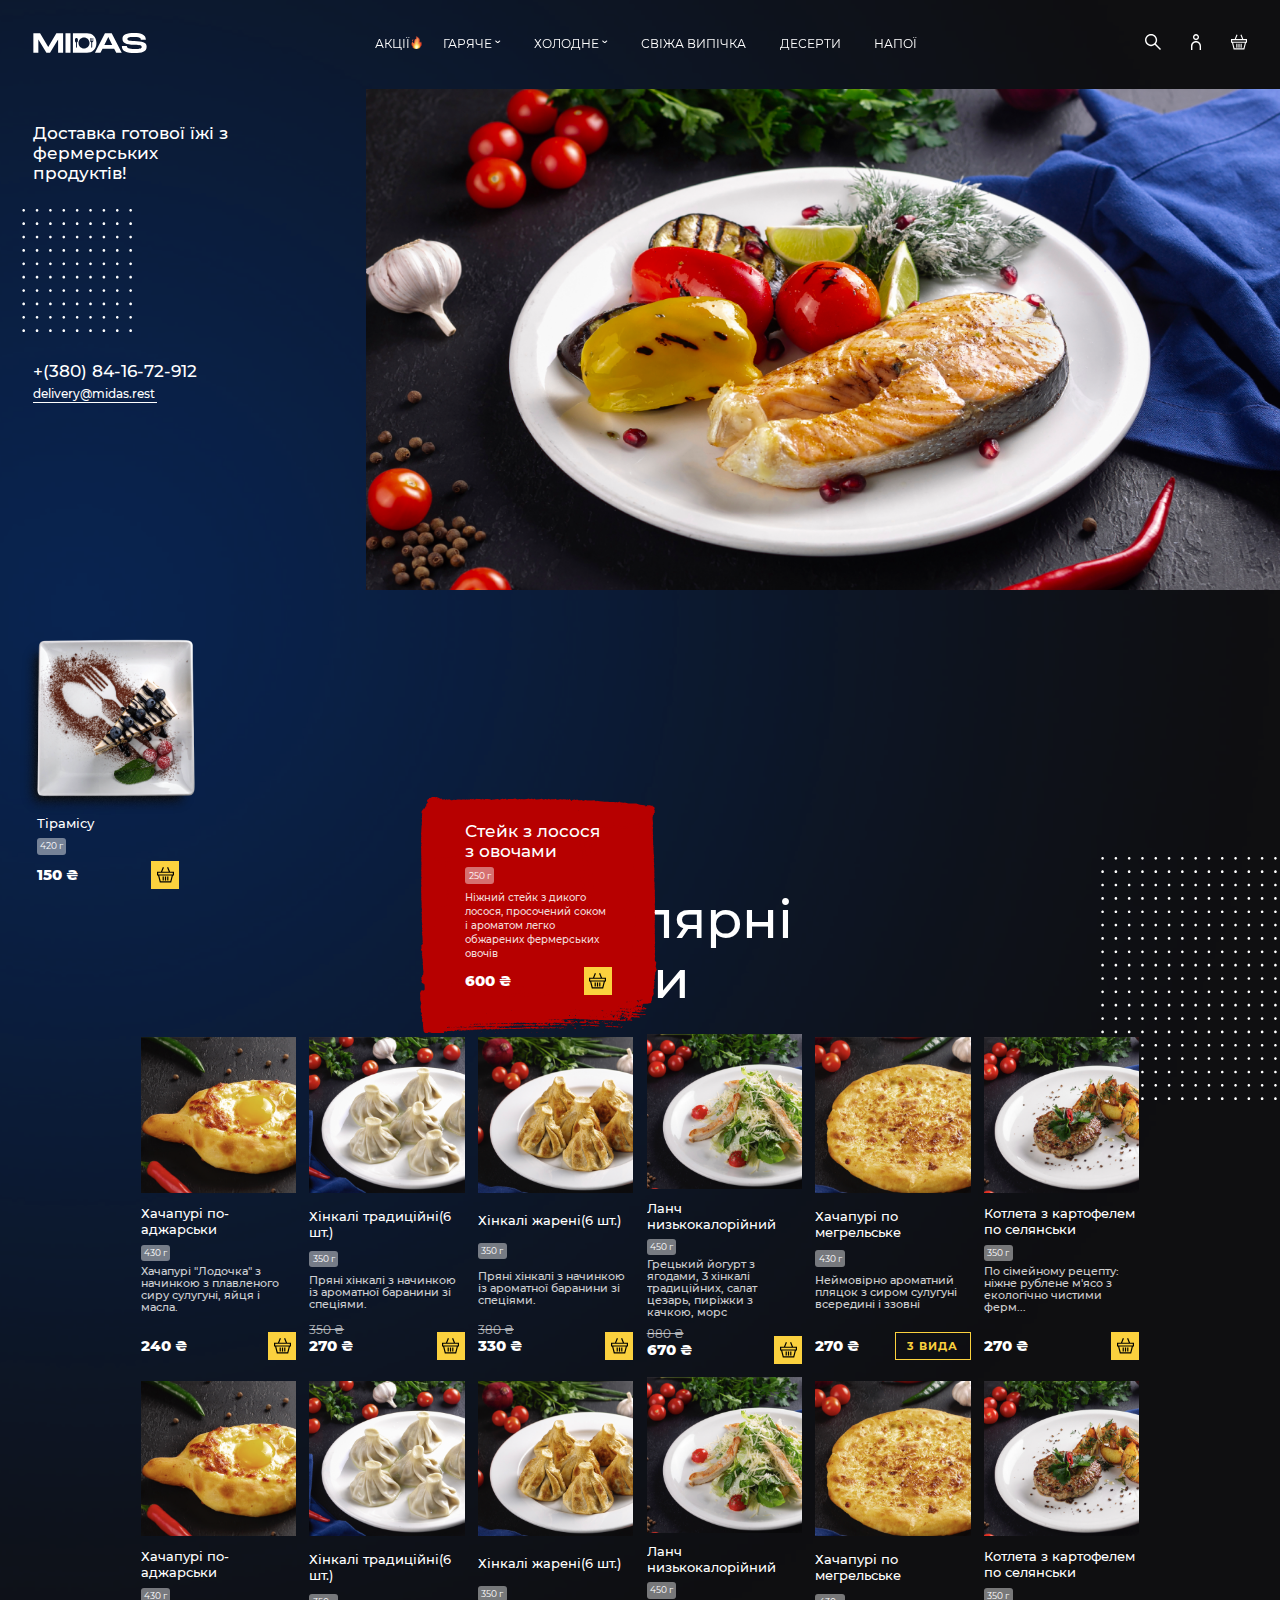
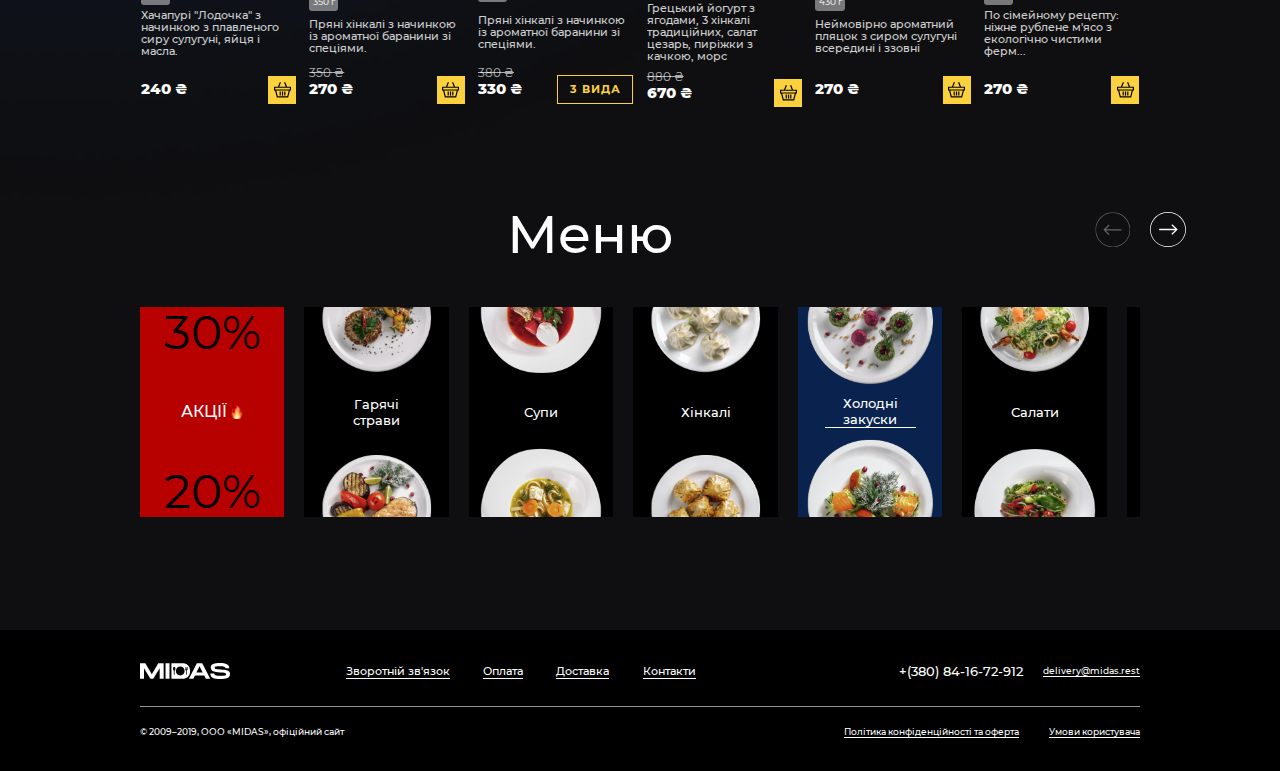
==== index.html @ c779f2e2 "first commit" ====
<!DOCTYPE html>
<html lang="en">
  <head>
    <meta charset="UTF-8" />
    <meta name="viewport" content="width=device-width, initial-scale=1.0" />
    <link rel="stylesheet" href="css/main.css" />
    <link rel="stylesheet" href="fonts/Montserrat/stylesheet.css" />
    <link rel="stylesheet" href="js/swiper-js/swiper-bundle.min.css" />
    <title>MIDAS</title>
  </head>
  <body>
    <img class="bg" src="./img/bg.png" alt="bg" />
    <header class="header">
      <div class="header__row">
        <div class="header__logo">
          <a href="#"><img src="./img/icons/Logo.svg" alt="logo" /></a>
        </div>
        <nav class="header__nav">
          <ul class="header__list">
            <li class="header__item"><a href="#" class="header__link fire">АКЦІЇ</a></li>
            <li class="header__item">
              <a href="./catalog-warm.html" class="header__link arrow">ГАРЯЧЕ</a>
              <div class="header__link-dropdown">
                <a href="./catalog-warm.html">Гарячі страви</a>
                <a href="./catalog-warm.html">Супи</a>
                <a href="./catalog-warm.html">Хінкалі</a>
              </div>
            </li>
            <li class="header__item">
              <a href="#" class="header__link arrow">ХОЛОДНЕ</a>
              <div class="header__link-dropdown">
                <a href="#">Холодні страви</a>
                <a href="#">Лаваші</a>
                <a href="#">Хінкалі</a>
              </div>
            </li>
            <li class="header__item"><a href="#" class="header__link">СВІЖА випічка</a></li>
            <li class="header__item"><a href="#" class="header__link">десерти</a></li>
            <li class="header__item"><a href="#" class="header__link">напої</a></li>
          </ul>
        </nav>
        <div class="header__utils">
          <div class="header__search">
            <a href="#" class="header__utils-link">
              <svg
                width="24"
                height="24"
                viewBox="0 0 24 24"
                fill="none"
                xmlns="http://www.w3.org/2000/svg"
              >
                <path
                  fill-rule="evenodd"
                  clip-rule="evenodd"
                  d="M9.10932 18.2186C14.1403 18.2186 18.2186 14.1402 18.2186 9.10931C18.2186 4.07838 14.1403 0 9.10932 0C4.07834 0 0 4.07838 0 9.10931C0 14.1402 4.07834 18.2186 9.10932 18.2186ZM9.10932 16.0752C12.9565 16.0752 16.0753 12.9565 16.0753 9.10931C16.0753 5.26212 12.9565 2.14337 9.10932 2.14337C5.26214 2.14337 2.14337 5.26212 2.14337 9.10931C2.14337 12.9565 5.26214 16.0752 9.10932 16.0752Z"
                  fill="white"
                />
                <path
                  d="M15.4475 13.9319L24 22.4844L22.4844 24L13.9319 15.4475L15.4475 13.9319Z"
                  fill="white"
                />
              </svg>
            </a>
          </div>
          <div class="header__user">
            <a href="#" class="header__utils-link">
              <svg
                width="15"
                height="24"
                viewBox="0 0 15 24"
                fill="none"
                xmlns="http://www.w3.org/2000/svg"
              >
                <path
                  d="M7.5 9.28132C4.98992 9.28132 2.93347 7.19149 2.93347 4.64066C2.96371 2.08983 4.98992 0 7.5 0C10.0101 0 12.0665 2.08983 12.0665 4.64066C12.0665 7.19149 10.0403 9.28132 7.5 9.28132ZM7.5 2.08983C6.10887 2.08983 4.98992 3.22695 4.98992 4.64066C4.98992 6.05437 6.10887 7.19149 7.5 7.19149C8.89113 7.19149 10.0101 6.05437 10.0101 4.64066C10.0101 3.22695 8.89113 2.08983 7.5 2.08983Z"
                  fill="white"
                />
                <path
                  d="M12.9738 24V18.2553C12.9738 15.182 10.5242 12.7234 7.53024 12.7234C4.50605 12.7234 2.08669 15.2128 2.08669 18.2553V24H0V18.2553C0 14.0449 3.35685 10.6336 7.5 10.6336C11.6431 10.6336 15 14.0449 15 18.2553V24H12.9738Z"
                  fill="white"
                />
              </svg>
            </a>
          </div>
          <div class="header__cart">
            <a href="#" class="header__utils-link">
              <svg
                width="27"
                height="25"
                viewBox="0 0 27 25"
                fill="none"
                xmlns="http://www.w3.org/2000/svg"
              >
                <path
                  d="M4.44457 25L1.6327 13.8197H0V7.50297H6.22844L9.2822 0L11.0358 0.682088L8.2542 7.53262H18.6853L15.9339 0.682088L17.6876 0L20.7413 7.50297H26.9698V13.8197H25.3371L22.5252 25H4.44457ZM21.0739 23.1613L23.4323 13.8493H3.56775L5.92609 23.1613H21.0739ZM25.0952 11.981V9.40095H1.90482V11.981H25.0952Z"
                  fill="white"
                />
                <path d="M14.4523 15.3914H12.5475V22.064H14.4523V15.3914Z" fill="white" />
                <path d="M18.0806 15.3914H16.1758V22.064H18.0806V15.3914Z" fill="white" />
                <path d="M10.8242 15.3914H8.91936V22.064H10.8242V15.3914Z" fill="white" />
              </svg>
            </a>
          </div>
        </div>
      </div>
    </header>
    <main class="main">
      <section class="info">
        <div class="container-right">
          <div class="info__content">
            <div class="info__content-text">
              <p class="content-text__text">Доставка готової їжі з фермерських продуктів!</p>
              <img src="./img/icons/dots-less.svg" alt="dost" />
              <div class="content-text__box">
                <a href="tel:+3808416729" class="content-text__tel">+(380) 84-16-72-912</a>
                <a href="mailto:delivery@midas.rest" class="content-text__gmail">
                  delivery@midas.rest
                </a>
              </div>
            </div>
            <div class="info__content-photo">
              <img src="./img/first-slide.png" alt="img" />
              <div class="info__content-order">
                <p class="content-order__title">Стейк з лосося з овочами</p>
                <p class="weight">250 г</p>
                <p class="content-order__descr">
                  Ніжний стейк з дикого лосося, просочений соком і ароматом легко обжарених
                  фермерських овочів
                </p>
                <div class="order__box">
                  <p class="order__price">600 ₴</p>
                  <button class="order__add"></button>
                </div>
              </div>
              <div class="dots-more__box">
                <img class="dots-more" src="./img/icons/dots-more.svg" alt="dots" />
              </div>
            </div>
          </div>
        </div>
      </section>
      <blockquote class="info_tiramisu-box">
        <div class="info_tiramisu">
          <img src="./img/tiramisu.png" alt="img" />
          <div class="tiramisu__inner">
            <p class="info_tiramisu-title">Тірамісу</p>
            <p class="weight">420 г</p>
            <div class="order__box">
              <p class="order__price">150 ₴</p>
              <button class="order__add"></button>
            </div>
          </div>
        </div>
      </blockquote>
      <section class="popular">
        <div class="container">
          <h2 class="popular__title">Популярні страви</h2>
          <div class="popular__content">
            <div class="popular__content-dish">
              <a href="#" class="content-dish_img">
                <span>Замовити</span>
                <img src="./img/hachapuri.png" alt="img" />
              </a>
              <p class="popular-dish__title">Хачапурі по-аджарськи</p>
              <p class="weight">430 г</p>
              <p class="popular__content-descr">
                Хачапурі "Лодочка" з начинкою з плавленого сиру сулугуні, яйця і масла.
              </p>
              <div class="order__box">
                <p class="order__price">240 ₴</p>
                <button class="order__add"></button>
              </div>
            </div>
            <div class="popular__content-dish">
              <a href="#" class="content-dish_img">
                <span>Замовити</span>
                <img src="./img/hincali.png" alt="img" />
              </a>
              <p class="popular-dish__title">Хінкалі традиційні(6 шт.)</p>
              <p class="weight">350 г</p>
              <p class="popular__content-descr">
                Пряні хінкалі з начинкою із ароматної баранини зі спеціями.
              </p>
              <div class="order__box">
                <p class="old__price">350 ₴</p>
                <p class="order__price">270 ₴</p>
                <button class="order__add"></button>
              </div>
            </div>
            <div class="popular__content-dish">
              <a href="#" class="content-dish_img">
                <span>Замовити</span>
                <img src="./img/hincali-frid.png" alt="img" />
              </a>
              <p class="popular-dish__title">Хінкалі жарені(6 шт.)</p>
              <p class="weight">350 г</p>
              <p class="popular__content-descr">
                Пряні хінкалі з начинкою із ароматної баранини зі спеціями.
              </p>
              <div class="order__box">
                <p class="old__price">380 ₴</p>
                <p class="order__price">330 ₴</p>
                <button class="order__add"></button>
              </div>
            </div>
            <div class="popular__content-dish">
              <a href="#" class="content-dish_img">
                <span>Замовити</span>
                <img src="./img/lanch.png" alt="img" />
              </a>
              <p class="popular-dish__title">Ланч низькокалорійний</p>
              <p class="weight">450 г</p>
              <p class="popular__content-descr">
                Грецький йогурт з ягодами, 3 хінкалі традиційних, салат цезарь, пиріжки з качкою,
                морс
              </p>
              <div class="order__box">
                <p class="old__price">880 ₴</p>
                <p class="order__price">670 ₴</p>
                <button class="order__add"></button>
              </div>
            </div>
            <div class="popular__content-dish">
              <a href="#" class="content-dish_img">
                <span>Замовити</span>
                <img src="./img/hachapuri-megrelske.png" alt="img" />
              </a>
              <p class="popular-dish__title">Хачапурі по мегрельське</p>
              <p class="weight">430 г</p>
              <p class="popular__content-descr">
                Неймовірно ароматний пляцок з сиром сулугуні всередині і ззовні
              </p>
              <div class="order__box">
                <p class="order__price">270 ₴</p>
                <button class="more-types">3 вида</button>
              </div>
            </div>
            <div class="popular__content-dish">
              <a href="#" class="content-dish_img">
                <span>Замовити</span>
                <img src="./img/kotleta-potato.png" alt="img" />
              </a>
              <p class="popular-dish__title">Котлета з картофелем по селянськи</p>
              <p class="weight">350 г</p>
              <p class="popular__content-descr">
                По сімейному рецепту: ніжне рублене м'ясо з екологічно чистими ферм...
              </p>
              <div class="order__box">
                <p class="order__price">270 ₴</p>
                <button class="order__add"></button>
              </div>
            </div>
            <div class="popular__content-dish">
              <a href="#" class="content-dish_img">
                <span>Замовити</span>
                <img src="./img/hachapuri.png" alt="img" />
              </a>
              <p class="popular-dish__title">Хачапурі по-аджарськи</p>
              <p class="weight">430 г</p>
              <p class="popular__content-descr">
                Хачапурі "Лодочка" з начинкою з плавленого сиру сулугуні, яйця і масла.
              </p>
              <div class="order__box">
                <p class="order__price">240 ₴</p>
                <button class="order__add"></button>
              </div>
            </div>
            <div class="popular__content-dish">
              <a href="#" class="content-dish_img">
                <span>Замовити</span>
                <img src="./img/hincali.png" alt="img" />
              </a>
              <p class="popular-dish__title">Хінкалі традиційні(6 шт.)</p>
              <p class="weight">350 г</p>
              <p class="popular__content-descr">
                Пряні хінкалі з начинкою із ароматної баранини зі спеціями.
              </p>
              <div class="order__box">
                <p class="old__price">350 ₴</p>
                <p class="order__price">270 ₴</p>
                <button class="order__add"></button>
              </div>
            </div>
            <div class="popular__content-dish">
              <a href="#" class="content-dish_img">
                <span>Замовити</span>
                <img src="./img/hincali-frid.png" alt="img" />
              </a>
              <p class="popular-dish__title">Хінкалі жарені(6 шт.)</p>
              <p class="weight">350 г</p>
              <p class="popular__content-descr">
                Пряні хінкалі з начинкою із ароматної баранини зі спеціями.
              </p>
              <div class="order__box">
                <p class="old__price">380 ₴</p>
                <p class="order__price">330 ₴</p>
                <button class="more-types">3 вида</button>
              </div>
            </div>
            <div class="popular__content-dish">
              <a href="#" class="content-dish_img">
                <span>Замовити</span>
                <img src="./img/lanch.png" alt="img" />
              </a>
              <p class="popular-dish__title">Ланч низькокалорійний</p>
              <p class="weight">450 г</p>
              <p class="popular__content-descr">
                Грецький йогурт з ягодами, 3 хінкалі традиційних, салат цезарь, пиріжки з качкою,
                морс
              </p>
              <div class="order__box">
                <p class="old__price">880 ₴</p>
                <p class="order__price">670 ₴</p>
                <button class="order__add"></button>
              </div>
            </div>
            <div class="popular__content-dish">
              <a href="#" class="content-dish_img">
                <span>Замовити</span>
                <img src="./img/hachapuri-megrelske.png" alt="img" />
              </a>
              <p class="popular-dish__title">Хачапурі по мегрельське</p>
              <p class="weight">430 г</p>
              <p class="popular__content-descr">
                Неймовірно ароматний пляцок з сиром сулугуні всередині і ззовні
              </p>
              <div class="order__box">
                <p class="order__price">270 ₴</p>
                <button class="order__add"></button>
              </div>
            </div>
            <div class="popular__content-dish">
              <a href="#" class="content-dish_img">
                <span>Замовити</span>
                <img src="./img/kotleta-potato.png" alt="img" />
              </a>
              <p class="popular-dish__title">Котлета з картофелем по селянськи</p>
              <p class="weight">350 г</p>
              <p class="popular__content-descr">
                По сімейному рецепту: ніжне рублене м'ясо з екологічно чистими ферм...
              </p>
              <div class="order__box">
                <p class="order__price">270 ₴</p>
                <button class="order__add"></button>
              </div>
            </div>
          </div>
        </div>
      </section>
      <section class="menu">
        <div class="container">
          <div class="menu__content">
            <div class="menu__content-box">
              <div class="menu__title">Меню</div>
              <div class="menu__btn">
                <div class="swiper-button-prev">
                  <img src="./img/icons/slider-next.svg" alt="prev" />
                </div>
                <div class="swiper-button-next">
                  <img src="./img/icons/slider-next.svg" alt="next" />
                </div>
              </div>
            </div>
            <div class="menu__content-swiper">
              <div class="swiper">
                <!-- Additional required wrapper -->
                <div class="swiper-wrapper">
                  <!-- Slides -->
                  <div class="swiper-slide">
                    <div class="menu__discount">
                      <a href="#" class="menu__more-info">Більше іншормації</a>
                      <p class="menu__discount-number">30%</p>
                      <p class="menu__discount-text">АКЦІЇ</p>
                      <p class="menu__discount-number">20%</p>
                    </div>
                  </div>
                  <div class="swiper-slide">
                    <div class="menu__discount warm">
                      <a href="#" class="menu__more-info">Більше іншормації</a>
                      <p class="menu__text">Гарячі страви</p>
                    </div>
                  </div>
                  <div class="swiper-slide">
                    <div class="menu__discount soap">
                      <a href="#" class="menu__more-info">Більше іншормації</a>
                      <p class="menu__text">Супи</p>
                    </div>
                  </div>
                  <div class="swiper-slide">
                    <div class="menu__discount hinc">
                      <a href="#" class="menu__more-info">Більше іншормації</a>
                      <p class="menu__text">Хінкалі</p>
                    </div>
                  </div>
                  <div class="swiper-slide">
                    <div class="menu__discount cold">
                      <a href="#" class="menu__more-info">Більше іншормації</a>
                      <p class="menu__text cold">Холодні закуски</p>
                    </div>
                  </div>
                  <div class="swiper-slide">
                    <div class="menu__discount salat">
                      <a href="#" class="menu__more-info">Більше іншормації</a>
                      <p class="menu__text">Салати</p>
                    </div>
                  </div>
                  <div class="swiper-slide">
                    <div class="menu__discount hinc">
                      <a href="#" class="menu__more-info">Більше іншормації</a>
                      <p class="menu__text">Хінкалі</p>
                    </div>
                  </div>
                  <div class="swiper-slide">
                    <div class="menu__discount cold">
                      <a href="#" class="menu__more-info">Більше іншормації</a>
                      <p class="menu__text cold">Холодні закуски</p>
                    </div>
                  </div>
                  <div class="swiper-slide">
                    <div class="menu__discount salat">
                      <a href="#" class="menu__more-info">Більше іншормації</a>
                      <p class="menu__text">Салати</p>
                    </div>
                  </div>
                  <div class="swiper-slide">
                    <div class="menu__discount">
                      <a href="#" class="menu__more-info">Більше іншормації</a>
                      <p class="menu__discount-number">30%</p>
                      <p class="menu__discount-text">АКЦІЇ</p>
                      <p class="menu__discount-number">20%</p>
                    </div>
                  </div>
                </div>
              </div>
            </div>
          </div>
        </div>
      </section>
    </main>
    <footer class="footer">
      <div class="container">
        <div class="footer__row">
          <div class="footer__logo">
            <img src="./img/icons/Logo.svg" alt="logo" />
          </div>
          <div class="footer__inner">
            <nav class="footer__menu">
              <ul class="footer__list">
                <li class="footer__item"><a href="#" class="footer__link">Зворотній зв'язок</a></li>
                <li class="footer__item"><a href="#" class="footer__link">Оплата</a></li>
                <li class="footer__item"><a href="#" class="footer__link">Доставка</a></li>
                <li class="footer__item"><a href="#" class="footer__link">Контакти</a></li>
              </ul>
            </nav>
            <div class="footer__row-box">
              <a href="tel:+3808416729" class="footer__row-tel">+(380) 84-16-72-912</a>
              <a href="mailto:delivery@midas.rest" class="footer__row-gmail">
                delivery@midas.rest
              </a>
            </div>
          </div>
        </div>
        <div class="footer__policy">
          <p class="footer__privacy">© 2009–2019, ООО «MIDAS», офіційний сайт</p>
          <div class="footer__policy-box">
            <a href="#" class="footer__policy-policy">Політика конфіденційності та оферта</a>
            <a href="#" class="footer__policy-user">Умови користувача</a>
          </div>
        </div>
      </div>
    </footer>
    <script src="js/swiper-js/swiper-bundle.min.js"></script>
    <script src="./js/main.js" type="module"></script>
  </body>
</html>
---- css/main.css ----
/* #region reset */
html {
  font-size: 1.5625vw;
}
@media screen and (min-width: 968px) {
  html {
    font-size: 0.521vw;
  }
}

* {
  padding: 0px;
  margin: 0px;
  border: none;
}

*,
*::before,
*::after {
  box-sizing: border-box;
}

/* Links */
a,
a:link,
a:visited {
  text-decoration: none;
}

a:hover {
  text-decoration: none;
}

/* Common */
aside,
nav,
footer,
header,
section,
main {
  display: block;
}

h1,
h2,
h3,
h4,
h5,
h6,
p {
  font-size: inherit;
  font-weight: inherit;
}

ul,
ul li {
  list-style: none;
}

img {
  vertical-align: top;
}

img,
svg {
  max-width: 100%;
  height: auto;
}

address {
  font-style: normal;
}

/* Form */
input,
textarea,
button,
select {
  font-family: inherit;
  font-size: inherit;
  color: inherit;
  background-color: transparent;
}

input::-ms-clear {
  display: none;
}

button,
input[type="submit"] {
  display: inline-block;
  box-shadow: none;
  background-color: transparent;
  background: none;
  cursor: pointer;
}

input:focus,
input:active,
button:focus,
button:active {
  outline: none;
}

button::-moz-focus-inner {
  padding: 0;
  border: 0;
}

label {
  cursor: pointer;
}

legend {
  display: block;
}

body {
  background-color: #0f0f11;
  font-family: "Montserrat";
  color: #fff;
  overflow-x: hidden;
}

/* #endregion */
/* #region header */
header {
  padding: 5rem 5rem;
  position: fixed;
  top: 0;
  right: 0;
  left: 0;
  transition: all 0.3s ease 0s;
  z-index: 10;
}

.header.scroll {
  background-color: #000000;
  padding: 2rem 5rem;
  transition: all 0.3s ease 0s;
  z-index: 100;
}
.header__row {
  display: flex;
  align-items: center;
  justify-content: space-between;
}
.header__logo img {
  width: 17rem;
  height: 3rem;
}
.header__list {
  display: flex;
  gap: 5rem;
  align-items: center;
}
.header__link {
  font-size: 1.8rem;
  transition: all 0.3s ease 0s;
  color: #fff;
  text-transform: uppercase;
}
.header__link:hover {
  color: #fbd13e;
}
.header__link.fire {
  position: relative;
}
.header__link.fire::after {
  content: "";
  position: absolute;
  width: 2rem;
  height: 2rem;
  background-image: url("./../img/icons/fire.svg");
  background-size: cover;
}
.header__link-dropdown {
  position: absolute;
  background-color: #000;
  padding: 2rem;
  display: none;
}
.header__link.arrow {
  display: flex;
  align-items: center;
  gap: 0.4rem;
}
.header__link.arrow::after {
  content: "";
  display: block;
  width: 0.9rem;
  height: 0.5rem;
  background-image: url("./../img/icons/arrow-menu.svg");
  background-size: cover;
  transition: all 0.3s ease 0s;
  transform: translateY(-50%);
}

.header__item:hover .header__link.arrow::after {
  background-image: url("./../img/icons/arrow-menu-hover.svg");
  transform: translateY(-50%) rotate(180deg);
}
.header__item:hover .header__link-dropdown {
  display: flex;
  flex-direction: column;
  gap: 2rem;
  z-index: 1000;
}
.header__link-dropdown a {
  font-size: 1.7rem;
  font-weight: 500;
  line-height: 2rem;
  color: #fff;
  transition: all 0.3s ease 0s;
}
.header__link-dropdown a:hover {
  color: #fbd13e;
}
.header__utils {
  display: flex;
  gap: 4rem;
  align-items: center;
}
.header__utils-link svg {
  width: 2.4rem;
  height: 2.4rem;
}
.header__utils-link:hover svg {
  transition: all 0.3s ease 0s;
  scale: 1.2;
  path {
    fill: #fbd13e;
  }
}
/* #endregion */
/* #region scrollbar */
::-webkit-scrollbar {
  width: 0.5rem;
}

/* Track */
::-webkit-scrollbar-track {
  background: #2d2d2d;
}

/* Handle */
::-webkit-scrollbar-thumb {
  background: #0b0b0b;
}

/* Handle on hover */
::-webkit-scrollbar-thumb:hover {
  background: #555;
}
/* #endregion */
/* #region info */
.info {
  margin-top: 13.4rem;
}
.info__content {
  display: flex;
  gap: 6.8rem;
}
.content-text__text {
  margin-top: 5rem;
  max-width: 32.1rem;
  font-size: 2.5rem;
  font-weight: 500;
  line-height: 3rem;
}
.info__content-text {
  display: flex;
  flex-direction: column;
  gap: 26.7rem;
  position: relative;
}
.info__content-text img {
  position: absolute;
  top: 18rem;
  right: 16rem;
  width: 18.4rem;
  height: 18.4rem;
}
.content-text__box {
  display: flex;
  flex-direction: column;
  gap: 1rem;
}
.content-text__tel {
  font-size: 2.5rem;
  font-weight: 500;
  line-height: 3rem;
  color: #fff;
  transition: all 0.3s ease 0s;
}
.content-text__gmail {
  font-size: 1.8rem;
  font-weight: 500;
  line-height: 2.2rem;
  color: #fff;
  border-bottom: 1px solid #fff;
  max-width: 18.6rem;
  transition: all 0.3s ease 0s;
}
.content-text__box a:hover {
  color: #fbd13e;
}
.container-right {
  padding-left: 5rem;
}

.info__content-photo img {
  width: 137rem;
  height: 75rem;
  position: absolute;
  right: 0;
}
.bg {
  position: absolute;
  top: 0;
  z-index: -2;
}
.info__content-order {
  position: absolute;
  background-image: url("./../img/icons/optional-bg.svg");
  padding: 3.6rem 6.8rem;
  background-repeat: no-repeat;
  background-size: cover;
  width: 35.5rem;
  height: 35.5rem;
  display: flex;
  flex-direction: column;
  gap: 1rem;
  position: absolute;
  left: 63rem;
  bottom: -20rem;
}
.order__box {
  display: flex;
  justify-content: space-between;
  align-items: center;
}
.order__add {
  background-image: url("./../img/icons/shoping-cart-black.svg");
  background-position: center;
  background-size: 2.5rem;
  background-repeat: no-repeat;
  width: 4.2rem;
  height: 4.2rem;
  background-color: #fbd13e;
  transition: all 0.3s ease 0s;
}
.order__add:hover {
  background-color: #a7881a;
}
.content-order__title {
  font-size: 2.5rem;
  font-weight: 500;
  line-height: 3rem;
}
.weight {
  font-size: 1.3rem;
  line-height: 1.5rem;
  background-color: #ffffff70;
  border-radius: 3px;
  padding: 0.5rem;
  max-width: fit-content;
}
.content-order__descr {
  font-size: 1.5rem;
  font-weight: 500;
  line-height: 2.1rem;
  color: #ffffffde;
}
.order__price {
  font-size: 2.3rem;
  line-height: 2.8rem;
  font-weight: 800;
}

.dots-more__box img {
  position: absolute;
  width: 36.4rem;
  height: 36.4rem;
  right: -5rem;
  bottom: -30rem;
}
.info_tiramisu {
  max-width: fit-content;
}
.info_tiramisu-box {
  margin-top: 35.4rem;
  margin-left: 3rem;
}
.info_tiramisu-box img {
  width: 26.4rem;
  height: 26.4rem;
}
.tiramisu__inner {
  padding: 0 2.5rem;
  display: flex;
  flex-direction: column;
  gap: 1rem;
}
.info_tiramisu-title {
  font-weight: 500;
  font-size: 2rem;
  line-height: 2.4rem;
}
/* #endregion */
/* #region popular */
.popular__title {
  font-size: 8rem;
  font-weight: 500;
  line-height: 9rem;
  text-align: left;
  max-width: 43rem;
  display: flex;
  margin: 0 auto;
  margin-bottom: 3.7rem;
}
.container {
  max-width: 150rem;
  margin: 0 auto;
  width: 100%;
  padding: 0;
}
.popular__content {
  display: flex;
  justify-content: center;
  align-items: center;
  gap: 2rem;
  flex-wrap: wrap;
}
.popular__content-dish {
  max-width: 23.3rem;
  min-height: 48.4rem;
  overflow: hidden;
  display: flex;
  flex-direction: column;
  justify-content: space-between;
}
.popular-dish__title {
  font-size: 2rem;
  font-weight: 500;
  line-height: 2.4rem;
  margin-top: 1.6rem;
  margin-bottom: 1rem;
}
.popular__content-descr {
  font-size: 1.6rem;
  font-weight: 500;
  line-height: 1.8rem;
  opacity: 80%;
  margin-top: 0.6rem;
  margin-bottom: 2.5rem;
}
.content-dish_img {
  position: relative;
}
.content-dish_img img {
  width: 23.3rem;
  height: 23.3rem;
}
.content-dish_img:hover span {
  z-index: 2;
  transform: translateY(0);
}
.content-dish_img span {
  position: absolute;
  display: flex;
  align-items: center;
  justify-content: center;
  width: 23.3rem;
  height: 23.3rem;
  font-size: 3rem;
  background-color: #55555538;
  backdrop-filter: blur(5px);
  color: #fff;
  transform: translateY(-100%);
  transition: all 0.3s ease 0s;
}
.old__price {
  position: absolute;
  margin-bottom: 5rem;
  text-decoration: line-through;
  font-size: 1.8rem;
  color: #ffffffab;
}
/* #endregion */
/* #region menu */
.menu {
  margin-top: 14.5rem;
  margin-bottom: 17rem;
}
.menu__content-box {
  display: flex;
  justify-content: space-between;
  padding-left: 55rem;
  margin-bottom: 6.5rem;
}
.menu__title {
  font-size: 8rem;
  line-height: 9rem;
  font-weight: 500;
}
.menu__btn {
  position: relative;
  display: flex;
  gap: 4rem;
}
.swiper-button-next::after,
.swiper-button-prev::after {
  display: none;
}
.swiper-button-next {
  transform: rotate(180deg);
}
.swiper-button-next,
.swiper-button-prev {
  width: 5.3rem !important;
  height: 5.3rem !important;
}
.swiper-button-next img,
.swiper-button-prev img {
  width: 5.3rem;
  height: 5.3rem;
}
.menu__discount {
  background-color: #b70000;
  display: flex;
  flex-direction: column;
  justify-content: center;
  align-items: center;
  max-width: 23.3rem;
  min-height: 31.4rem;
  max-height: 31.4rem;
  gap: 6.5rem;
  padding: 2.3rem 4rem;
  overflow: hidden;
}
.menu__discount:hover .menu__more-info {
  transform: translateY(0);
}
.menu__discount-number {
  color: #000;
  font-size: 7rem;
}
.menu__discount-text {
  font-size: 2.4rem;
  font-weight: 500;
  line-height: 2.4rem;
  display: flex;
  align-items: center;
  gap: 0.4rem;
  text-align: center;
}
.menu__discount-text::after {
  content: "";
  display: block;
  width: 2rem;
  height: 2rem;
  background-image: url("./../img/icons/fire.svg");
  background-size: cover;
}
.menu__more-info {
  position: absolute;
  display: flex;
  align-items: center;
  justify-content: center;
  max-width: 23.3rem;
  min-height: 31.4rem;
  max-height: 31.4rem;
  top: 0;
  bottom: 0;
  right: 0;
  left: 0;
  backdrop-filter: blur(5px);
  font-size: 2rem;
  color: #ffffff;
  font-weight: 600;
  transform: translateY(-100%);
  transition: all 0.3s ease 0s;
}
.menu__text {
  font-size: 2rem;
  font-weight: 500;
  line-height: 2.4rem;
  text-align: center;
}
.menu__discount.warm {
  background-image: url("./../img/menu1.png");
  background-position: center;
  background-size: cover;
  background-color: #000;
}
.menu__discount.soap {
  background-image: url("./../img/menu2.png");
  background-position: center;
  background-size: cover;
  background-color: #000;
}
.menu__discount.hinc {
  background-image: url("./../img/menu3.png");
  background-position: center;
  background-size: cover;
  background-color: #000;
}
.menu__discount.cold {
  background-image: url("./../img/menu4.png");
  background-position: center;
  background-size: cover;
  background-color: #09234e;
}
.menu__discount.salat {
  background-image: url("./../img/menu5.png");
  background-position: center;
  background-size: cover;
  background-color: #000;
}

.menu__text.cold {
  border-bottom: 1px solid #fff;
}
/* #endregion */
/* #region footer */
.footer {
  background-color: #000;
  padding: 5rem;
}
.footer__row {
  display: flex;
  align-items: center;
  justify-content: space-between;
  padding-bottom: 4rem;
  border-bottom: 1px solid #ffffff93;
}
.footer__inner {
  display: flex;
  align-items: center;
  justify-content: space-between;
}
.footer__logo {
  width: 13.5rem;
  height: 2.4rem;
}
.footer__list {
  display: flex;
  gap: 5rem;
  padding-left: 12rem;
}
.footer__link {
  font-size: 1.6rem;
  font-weight: 500;
  color: #fff;
  border-bottom: 1px solid #fff;
  transition: all 0.3s ease 0s;
}
.footer__link:hover {
  color: #fbd13e;
  border-bottom: 1px solid #fbd13e;
}
.footer__row-box {
  display: flex;
  gap: 3rem;
  align-items: center;
  padding-left: 30.5rem;
}
.footer__row-tel {
  font-size: 2rem;
  font-weight: 500;
  color: #fff;
  transition: all 0.3s ease 0s;
}

.footer__row-tel:hover {
  color: #fbd13e;
}
.footer__row-gmail:hover {
  color: #fbd13e;
  border-bottom: 1px solid #fbd13e;
}
.footer__row-gmail {
  font-size: 1.4rem;
  font-weight: 500;
  color: #fff;
  border-bottom: 1px solid #fff;
  transition: all 0.3s ease 0s;
}
.footer__policy {
  margin-top: 2.8rem;
  display: flex;
  justify-content: space-between;
  align-items: center;
}
.footer__privacy {
  font-size: 1.4rem;
  font-weight: 500;
}
.footer__policy-box {
  display: flex;
  gap: 4.5rem;
}
.footer__policy-box a {
  font-size: 1.4rem;
  font-weight: 500;
  color: #fff;
  transition: all 0.3s ease 0s;
  border-bottom: 1px solid #fff;
}
.footer__policy-box a:hover {
  color: #fbd13e;
  border-bottom: 1px solid #fbd13e;
}
/* #endregion */
/* //======================================================================================================================================================== */
/* #region warm */
.warm-dish {
  margin-top: 13.4rem;
}
.wrapper {
  display: flex;
  flex-direction: column;
  min-height: 100vh;
}
.main {
  flex: 1;
}
.warm__title {
  font-size: 8rem;
  font-weight: 500;
  line-height: 9rem;
}
.main-page {
  font-size: 1.8rem;
  font-weight: 500;
  line-height: 1.6rem;
  color: #fff;
  transition: all 0.3s ease 0s;
}
.breadcrambs {
  display: flex;
  align-items: center;
  gap: 1rem;
  margin-top: 1rem;
}
.current-page {
  font-size: 1.8rem;
  font-weight: 500;
  line-height: 1.6rem;
  color: #ffffff87;
  transition: all 0.3s ease 0s;
}
.main-page:hover,
.current-page:hover {
  color: #fbd13e;
}
.warm__select {
  display: flex;
  align-self: flex-end;
  gap: 1rem;
  position: relative;
  margin-top: 2rem;
}
.warm__inner {
  display: flex;
  flex-direction: column;
}
.sort {
  font-size: 1.8rem;
  font-weight: 500;
  letter-spacing: 0.05em;
  color: #ffffff70;
}
.dropdown-sort {
  display: flex;
  align-items: center;
}
.dropdown-content {
  position: absolute;
  display: none;
  flex-direction: column;
  width: 100%;
  top: 3rem;
}
.sort-button {
  font-size: 1.6rem;
  display: flex;
  align-items: center;
  position: relative;
  gap: 0.5rem;
  transition: all 0.3s ease 0s;
}
.sort-button::after {
  content: "";
  display: block;
  background-image: url("./../img/icons/arrow-menu.svg");
  background-size: cover;
  width: 0.9rem;
  height: 0.6rem;
  transition: all 0.3s ease 0s;
}
.sort-button:hover {
  color: #fbd13e;
}
.sort-button.active + .dropdown-content {
  display: flex;
}

.sort-button:hover::after {
  background-image: url("./../img/icons/arrow-menu-hover.svg");
  transform: rotate(180deg);
}
.sort-option {
  font-size: 1.6rem;
  padding: 2rem;
  background-color: #000;
  transition: all 0.3s ease 0s;
  text-align: start;
}
.sort-option:hover {
  background-color: #09234e;
  color: #fbd13e;
}
.warm__content {
  display: flex;
  justify-content: center;
  gap: 2rem;
  margin-top: 3rem;
  margin-bottom: 20rem;
}
.more-types {
  font-size: 1.6rem;
  font-weight: 700;
  letter-spacing: 0.1em;
  text-align: center;
  padding: 1rem 1.7rem;
  border: 1px solid #fbd13e;
  text-transform: uppercase;
  color: #fbd13e;
  transition: all 0.3s ease 0s;
}
.more-types:hover {
  color: #000;
  background-color: #fbd13e;
}
/* #endregion */
---- fonts/Montserrat/stylesheet.css ----
/* This stylesheet generated by Transfonter (https://transfonter.org) on October 3, 2017 10:05 PM */

@font-face {
	font-family: 'Montserrat';
	src: url('Montserrat-Light.eot');
	src: local('Montserrat Light'), local('Montserrat-Light'),
		url('Montserrat-Light.eot?#iefix') format('embedded-opentype'),
		url('Montserrat-Light.woff') format('woff'),
		url('Montserrat-Light.ttf') format('truetype');
	font-weight: 300;
	font-style: normal;
}

@font-face {
	font-family: 'Montserrat';
	src: url('Montserrat-MediumItalic.eot');
	src: local('Montserrat Medium Italic'), local('Montserrat-MediumItalic'),
		url('Montserrat-MediumItalic.eot?#iefix') format('embedded-opentype'),
		url('Montserrat-MediumItalic.woff') format('woff'),
		url('Montserrat-MediumItalic.ttf') format('truetype');
	font-weight: 500;
	font-style: italic;
}

@font-face {
	font-family: 'Montserrat';
	src: url('Montserrat-Thin.eot');
	src: local('Montserrat Thin'), local('Montserrat-Thin'),
		url('Montserrat-Thin.eot?#iefix') format('embedded-opentype'),
		url('Montserrat-Thin.woff') format('woff'),
		url('Montserrat-Thin.ttf') format('truetype');
	font-weight: 100;
	font-style: normal;
}

@font-face {
	font-family: 'Montserrat';
	src: url('Montserrat-ExtraLightItalic.eot');
	src: local('Montserrat ExtraLight Italic'), local('Montserrat-ExtraLightItalic'),
		url('Montserrat-ExtraLightItalic.eot?#iefix') format('embedded-opentype'),
		url('Montserrat-ExtraLightItalic.woff') format('woff'),
		url('Montserrat-ExtraLightItalic.ttf') format('truetype');
	font-weight: 200;
	font-style: italic;
}

@font-face {
	font-family: 'Montserrat';
	src: url('Montserrat-BoldItalic.eot');
	src: local('Montserrat Bold Italic'), local('Montserrat-BoldItalic'),
		url('Montserrat-BoldItalic.eot?#iefix') format('embedded-opentype'),
		url('Montserrat-BoldItalic.woff') format('woff'),
		url('Montserrat-BoldItalic.ttf') format('truetype');
	font-weight: bold;
	font-style: italic;
}

@font-face {
	font-family: 'Montserrat';
	src: url('Montserrat-SemiBold.eot');
	src: local('Montserrat SemiBold'), local('Montserrat-SemiBold'),
		url('Montserrat-SemiBold.eot?#iefix') format('embedded-opentype'),
		url('Montserrat-SemiBold.woff') format('woff'),
		url('Montserrat-SemiBold.ttf') format('truetype');
	font-weight: 600;
	font-style: normal;
}

@font-face {
	font-family: 'Montserrat';
	src: url('Montserrat-ExtraLight.eot');
	src: local('Montserrat ExtraLight'), local('Montserrat-ExtraLight'),
		url('Montserrat-ExtraLight.eot?#iefix') format('embedded-opentype'),
		url('Montserrat-ExtraLight.woff') format('woff'),
		url('Montserrat-ExtraLight.ttf') format('truetype');
	font-weight: 200;
	font-style: normal;
}

@font-face {
	font-family: 'Montserrat';
	src: url('Montserrat-ExtraBoldItalic.eot');
	src: local('Montserrat ExtraBold Italic'), local('Montserrat-ExtraBoldItalic'),
		url('Montserrat-ExtraBoldItalic.eot?#iefix') format('embedded-opentype'),
		url('Montserrat-ExtraBoldItalic.woff') format('woff'),
		url('Montserrat-ExtraBoldItalic.ttf') format('truetype');
	font-weight: 800;
	font-style: italic;
}

@font-face {
	font-family: 'Montserrat';
	src: url('Montserrat-Italic.eot');
	src: local('Montserrat Italic'), local('Montserrat-Italic'),
		url('Montserrat-Italic.eot?#iefix') format('embedded-opentype'),
		url('Montserrat-Italic.woff') format('woff'),
		url('Montserrat-Italic.ttf') format('truetype');
	font-weight: normal;
	font-style: italic;
}

@font-face {
	font-family: 'Montserrat';
	src: url('Montserrat-Bold.eot');
	src: local('Montserrat Bold'), local('Montserrat-Bold'),
		url('Montserrat-Bold.eot?#iefix') format('embedded-opentype'),
		url('Montserrat-Bold.woff') format('woff'),
		url('Montserrat-Bold.ttf') format('truetype');
	font-weight: bold;
	font-style: normal;
}

@font-face {
	font-family: 'Montserrat';
	src: url('Montserrat-LightItalic.eot');
	src: local('Montserrat Light Italic'), local('Montserrat-LightItalic'),
		url('Montserrat-LightItalic.eot?#iefix') format('embedded-opentype'),
		url('Montserrat-LightItalic.woff') format('woff'),
		url('Montserrat-LightItalic.ttf') format('truetype');
	font-weight: 300;
	font-style: italic;
}

@font-face {
	font-family: 'Montserrat';
	src: url('Montserrat-BlackItalic.eot');
	src: local('Montserrat Black Italic'), local('Montserrat-BlackItalic'),
		url('Montserrat-BlackItalic.eot?#iefix') format('embedded-opentype'),
		url('Montserrat-BlackItalic.woff') format('woff'),
		url('Montserrat-BlackItalic.ttf') format('truetype');
	font-weight: 900;
	font-style: italic;
}

@font-face {
	font-family: 'Montserrat';
	src: url('Montserrat-SemiBoldItalic.eot');
	src: local('Montserrat SemiBold Italic'), local('Montserrat-SemiBoldItalic'),
		url('Montserrat-SemiBoldItalic.eot?#iefix') format('embedded-opentype'),
		url('Montserrat-SemiBoldItalic.woff') format('woff'),
		url('Montserrat-SemiBoldItalic.ttf') format('truetype');
	font-weight: 600;
	font-style: italic;
}

@font-face {
	font-family: 'Montserrat';
	src: url('Montserrat-Regular.eot');
	src: local('Montserrat Regular'), local('Montserrat-Regular'),
		url('Montserrat-Regular.eot?#iefix') format('embedded-opentype'),
		url('Montserrat-Regular.woff') format('woff'),
		url('Montserrat-Regular.ttf') format('truetype');
	font-weight: normal;
	font-style: normal;
}

@font-face {
	font-family: 'Montserrat';
	src: url('Montserrat-Medium.eot');
	src: local('Montserrat Medium'), local('Montserrat-Medium'),
		url('Montserrat-Medium.eot?#iefix') format('embedded-opentype'),
		url('Montserrat-Medium.woff') format('woff'),
		url('Montserrat-Medium.ttf') format('truetype');
	font-weight: 500;
	font-style: normal;
}

@font-face {
	font-family: 'Montserrat';
	src: url('Montserrat-ExtraBold.eot');
	src: local('Montserrat ExtraBold'), local('Montserrat-ExtraBold'),
		url('Montserrat-ExtraBold.eot?#iefix') format('embedded-opentype'),
		url('Montserrat-ExtraBold.woff') format('woff'),
		url('Montserrat-ExtraBold.ttf') format('truetype');
	font-weight: 800;
	font-style: normal;
}

@font-face {
	font-family: 'Montserrat';
	src: url('Montserrat-Black.eot');
	src: local('Montserrat Black'), local('Montserrat-Black'),
		url('Montserrat-Black.eot?#iefix') format('embedded-opentype'),
		url('Montserrat-Black.woff') format('woff'),
		url('Montserrat-Black.ttf') format('truetype');
	font-weight: 900;
	font-style: normal;
}

@font-face {
	font-family: 'Montserrat';
	src: url('Montserrat-ThinItalic.eot');
	src: local('Montserrat Thin Italic'), local('Montserrat-ThinItalic'),
		url('Montserrat-ThinItalic.eot?#iefix') format('embedded-opentype'),
		url('Montserrat-ThinItalic.woff') format('woff'),
		url('Montserrat-ThinItalic.ttf') format('truetype');
	font-weight: 100;
	font-style: italic;
}
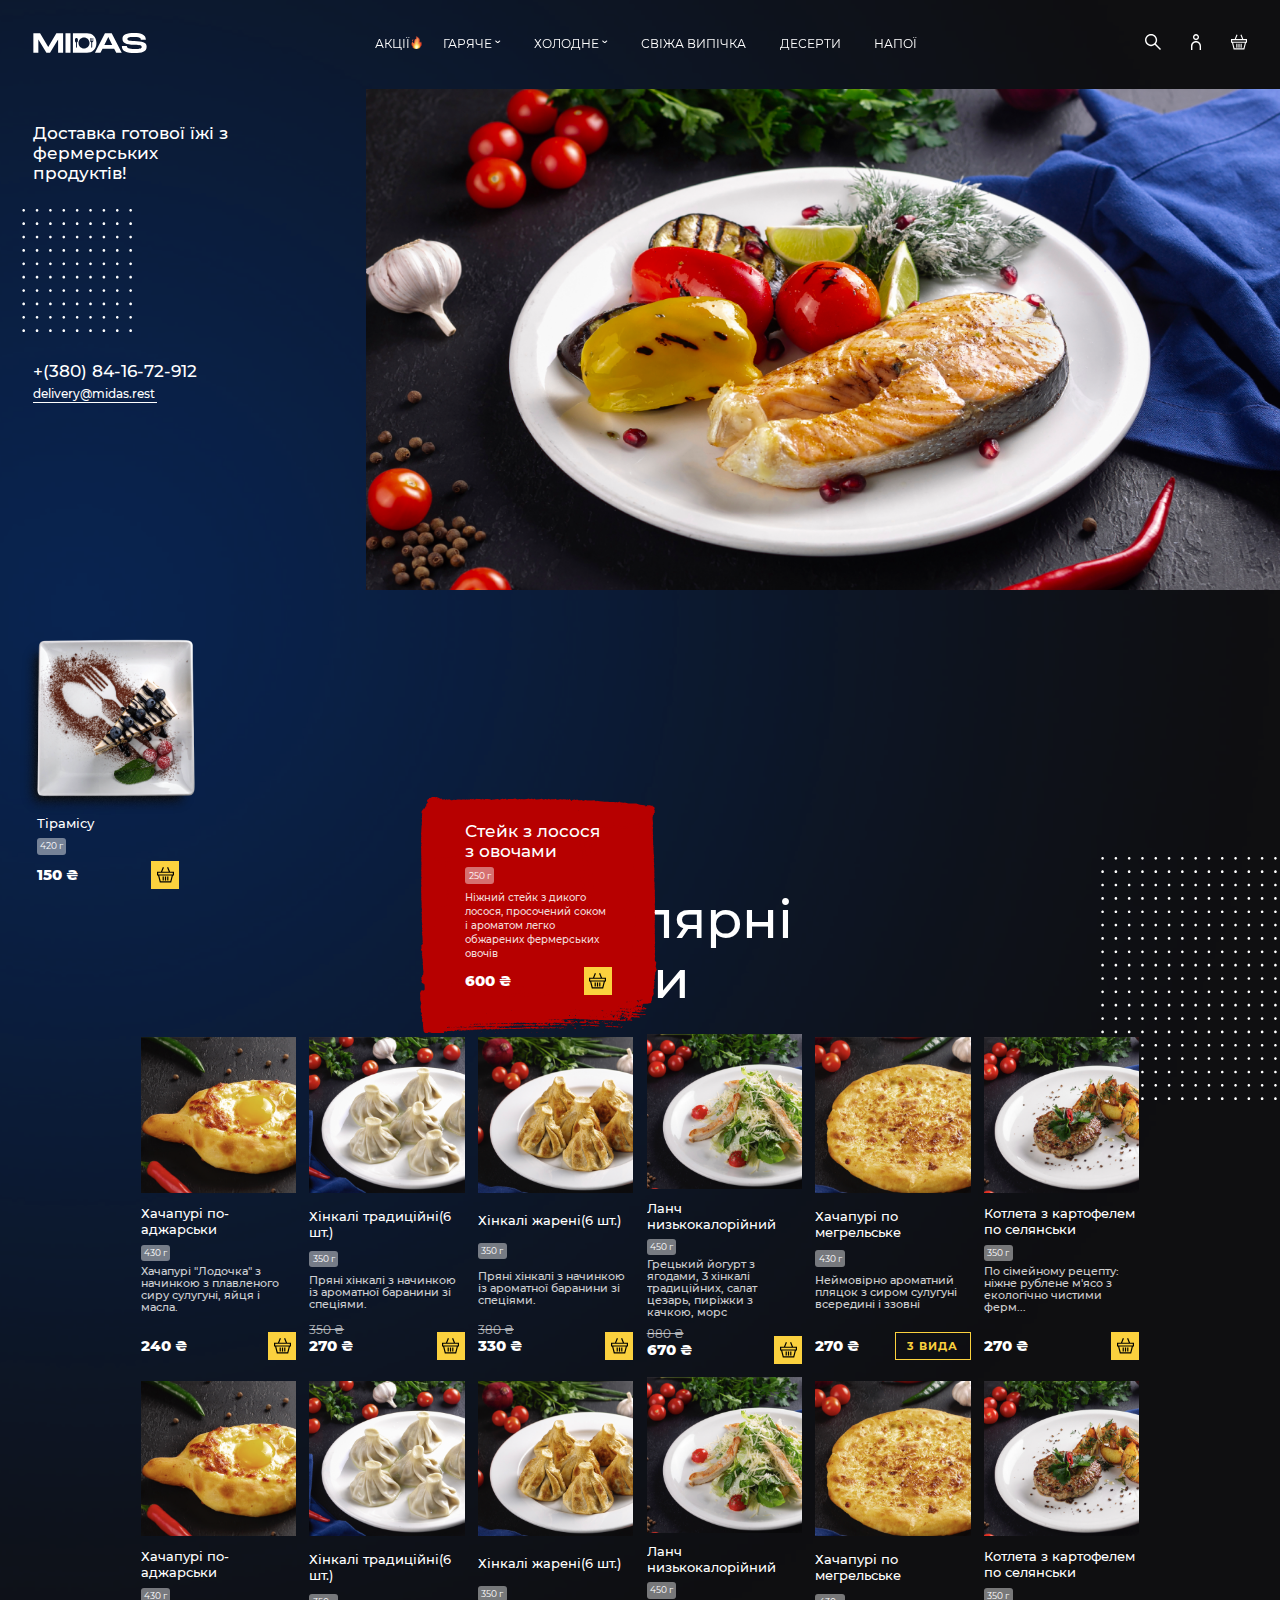
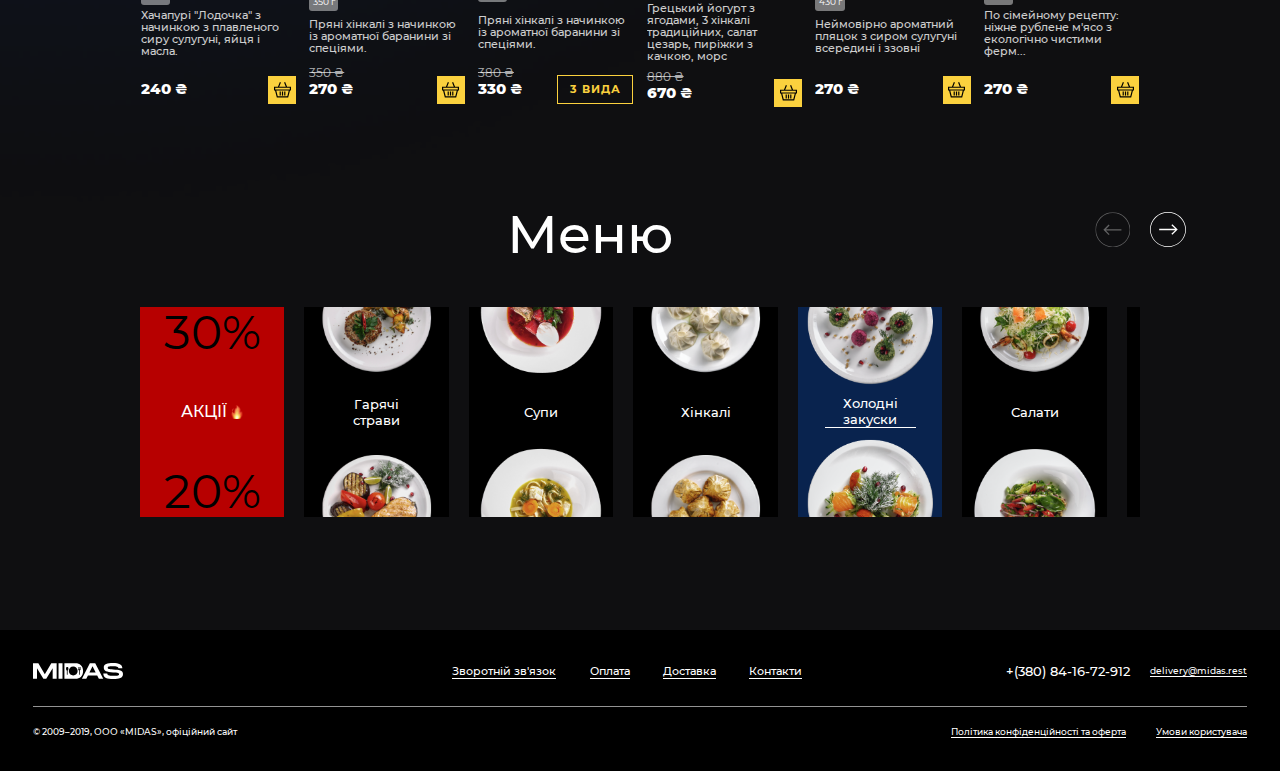
==== commit ea853381: "without logic" ====
--- a/index.html
+++ b/index.html
@@ -27,16 +27,22 @@
               </div>
             </li>
             <li class="header__item">
-              <a href="#" class="header__link arrow">ХОЛОДНЕ</a>
+              <a href="./catalog-cold.html" class="header__link arrow">ХОЛОДНЕ</a>
               <div class="header__link-dropdown">
-                <a href="#">Холодні страви</a>
-                <a href="#">Лаваші</a>
-                <a href="#">Хінкалі</a>
+                <a href="./catalog-cold.html">Холодні страви</a>
+                <a href="./catalog-cold.html">Лаваші</a>
+                <a href="./catalog-cold.html">Хінкалі</a>
               </div>
             </li>
-            <li class="header__item"><a href="#" class="header__link">СВІЖА випічка</a></li>
-            <li class="header__item"><a href="#" class="header__link">десерти</a></li>
-            <li class="header__item"><a href="#" class="header__link">напої</a></li>
+            <li class="header__item">
+              <a href="./catalog-baken.html" class="header__link">СВІЖА випічка</a>
+            </li>
+            <li class="header__item">
+              <a href="./catalog-desert.html" class="header__link">десерти</a>
+            </li>
+            <li class="header__item">
+              <a href="./catalog-drink.html" class="header__link">напої</a>
+            </li>
           </ul>
         </nav>
         <div class="header__utils">
@@ -83,6 +89,7 @@
             </a>
           </div>
           <div class="header__cart">
+            <div id="cart-counter"></div>
             <a href="#" class="header__utils-link">
               <svg
                 width="27"
@@ -157,7 +164,7 @@
           <h2 class="popular__title">Популярні страви</h2>
           <div class="popular__content">
             <div class="popular__content-dish">
-              <a href="#" class="content-dish_img">
+              <a href="./dish-cart.html" class="content-dish_img">
                 <span>Замовити</span>
                 <img src="./img/hachapuri.png" alt="img" />
               </a>
@@ -172,7 +179,7 @@
               </div>
             </div>
             <div class="popular__content-dish">
-              <a href="#" class="content-dish_img">
+              <a href="./dish-cart.html" class="content-dish_img">
                 <span>Замовити</span>
                 <img src="./img/hincali.png" alt="img" />
               </a>
@@ -188,7 +195,7 @@
               </div>
             </div>
             <div class="popular__content-dish">
-              <a href="#" class="content-dish_img">
+              <a href="./dish-cart.html" class="content-dish_img">
                 <span>Замовити</span>
                 <img src="./img/hincali-frid.png" alt="img" />
               </a>
@@ -204,7 +211,7 @@
               </div>
             </div>
             <div class="popular__content-dish">
-              <a href="#" class="content-dish_img">
+              <a href="./dish-cart.html" class="content-dish_img">
                 <span>Замовити</span>
                 <img src="./img/lanch.png" alt="img" />
               </a>
@@ -221,7 +228,7 @@
               </div>
             </div>
             <div class="popular__content-dish">
-              <a href="#" class="content-dish_img">
+              <a href="./dish-cart.html" class="content-dish_img">
                 <span>Замовити</span>
                 <img src="./img/hachapuri-megrelske.png" alt="img" />
               </a>
@@ -232,11 +239,11 @@
               </p>
               <div class="order__box">
                 <p class="order__price">270 ₴</p>
-                <button class="more-types">3 вида</button>
-              </div>
-            </div>
-            <div class="popular__content-dish">
-              <a href="#" class="content-dish_img">
+                <a href="./dish-cart.html" class="more-types">3 вида</a>
+              </div>
+            </div>
+            <div class="popular__content-dish">
+              <a href="./dish-cart.html" class="content-dish_img">
                 <span>Замовити</span>
                 <img src="./img/kotleta-potato.png" alt="img" />
               </a>
@@ -251,7 +258,7 @@
               </div>
             </div>
             <div class="popular__content-dish">
-              <a href="#" class="content-dish_img">
+              <a href="./dish-cart.html" class="content-dish_img">
                 <span>Замовити</span>
                 <img src="./img/hachapuri.png" alt="img" />
               </a>
@@ -266,7 +273,7 @@
               </div>
             </div>
             <div class="popular__content-dish">
-              <a href="#" class="content-dish_img">
+              <a href="./dish-cart.html" class="content-dish_img">
                 <span>Замовити</span>
                 <img src="./img/hincali.png" alt="img" />
               </a>
@@ -282,7 +289,7 @@
               </div>
             </div>
             <div class="popular__content-dish">
-              <a href="#" class="content-dish_img">
+              <a href="./dish-cart.html" class="content-dish_img">
                 <span>Замовити</span>
                 <img src="./img/hincali-frid.png" alt="img" />
               </a>
@@ -294,11 +301,11 @@
               <div class="order__box">
                 <p class="old__price">380 ₴</p>
                 <p class="order__price">330 ₴</p>
-                <button class="more-types">3 вида</button>
-              </div>
-            </div>
-            <div class="popular__content-dish">
-              <a href="#" class="content-dish_img">
+                <a href="./dish-cart.html" class="more-types">3 вида</a>
+              </div>
+            </div>
+            <div class="popular__content-dish">
+              <a href="./dish-cart.html" class="content-dish_img">
                 <span>Замовити</span>
                 <img src="./img/lanch.png" alt="img" />
               </a>
@@ -315,7 +322,7 @@
               </div>
             </div>
             <div class="popular__content-dish">
-              <a href="#" class="content-dish_img">
+              <a href="./dish-cart.html" class="content-dish_img">
                 <span>Замовити</span>
                 <img src="./img/hachapuri-megrelske.png" alt="img" />
               </a>
@@ -330,7 +337,7 @@
               </div>
             </div>
             <div class="popular__content-dish">
-              <a href="#" class="content-dish_img">
+              <a href="./dish-cart.html" class="content-dish_img">
                 <span>Замовити</span>
                 <img src="./img/kotleta-potato.png" alt="img" />
               </a>
@@ -438,34 +445,30 @@
       </section>
     </main>
     <footer class="footer">
-      <div class="container">
-        <div class="footer__row">
-          <div class="footer__logo">
-            <img src="./img/icons/Logo.svg" alt="logo" />
-          </div>
-          <div class="footer__inner">
-            <nav class="footer__menu">
-              <ul class="footer__list">
-                <li class="footer__item"><a href="#" class="footer__link">Зворотній зв'язок</a></li>
-                <li class="footer__item"><a href="#" class="footer__link">Оплата</a></li>
-                <li class="footer__item"><a href="#" class="footer__link">Доставка</a></li>
-                <li class="footer__item"><a href="#" class="footer__link">Контакти</a></li>
-              </ul>
-            </nav>
-            <div class="footer__row-box">
-              <a href="tel:+3808416729" class="footer__row-tel">+(380) 84-16-72-912</a>
-              <a href="mailto:delivery@midas.rest" class="footer__row-gmail">
-                delivery@midas.rest
-              </a>
-            </div>
-          </div>
-        </div>
-        <div class="footer__policy">
-          <p class="footer__privacy">© 2009–2019, ООО «MIDAS», офіційний сайт</p>
-          <div class="footer__policy-box">
-            <a href="#" class="footer__policy-policy">Політика конфіденційності та оферта</a>
-            <a href="#" class="footer__policy-user">Умови користувача</a>
-          </div>
+      <div class="footer__row">
+        <div class="footer__logo">
+          <img src="./img/icons/Logo.svg" alt="logo" />
+        </div>
+        <div class="footer__inner">
+          <nav class="footer__menu">
+            <ul class="footer__list">
+              <li class="footer__item"><a href="#" class="footer__link">Зворотній зв'язок</a></li>
+              <li class="footer__item"><a href="#" class="footer__link">Оплата</a></li>
+              <li class="footer__item"><a href="#" class="footer__link">Доставка</a></li>
+              <li class="footer__item"><a href="#" class="footer__link">Контакти</a></li>
+            </ul>
+          </nav>
+          <div class="footer__row-box">
+            <a href="tel:+3808416729" class="footer__row-tel">+(380) 84-16-72-912</a>
+            <a href="mailto:delivery@midas.rest" class="footer__row-gmail"> delivery@midas.rest </a>
+          </div>
+        </div>
+      </div>
+      <div class="footer__policy">
+        <p class="footer__privacy">© 2009–2019, ООО «MIDAS», офіційний сайт</p>
+        <div class="footer__policy-box">
+          <a href="#" class="footer__policy-policy">Політика конфіденційності та оферта</a>
+          <a href="#" class="footer__policy-user">Умови користувача</a>
         </div>
       </div>
     </footer>
--- a/css/main.css
+++ b/css/main.css
@@ -139,6 +139,24 @@
   padding: 2rem 5rem;
   transition: all 0.3s ease 0s;
   z-index: 100;
+}
+.header__cart {
+  position: relative;
+}
+#cart-counter {
+  background-color: #fbd13e;
+  padding: 0.1rem 0.2rem;
+  border-radius: 2px;
+  font-size: 1.4rem;
+  color: #000;
+  text-align: center;
+  position: absolute;
+  width: 2.1rem;
+  height: 1.7rem;
+  font-weight: 600;
+  left: -1rem;
+  top: -1rem;
+  display: none;
 }
 .header__row {
   display: flex;
@@ -714,7 +732,7 @@
 }
 /* #endregion */
 /* //======================================================================================================================================================== */
-/* #region warm */
+/* #region catalog-warm */
 .warm-dish {
   margin-top: 13.4rem;
 }
@@ -722,6 +740,9 @@
   display: flex;
   flex-direction: column;
   min-height: 100vh;
+  background-image: url("./../img/bg-cart.png");
+  background-repeat: no-repeat;
+  background-size: cover;
 }
 .main {
   flex: 1;
@@ -782,6 +803,7 @@
   flex-direction: column;
   width: 100%;
   top: 3rem;
+  z-index: 100;
 }
 .sort-button {
   font-size: 1.6rem;
@@ -845,3 +867,294 @@
   background-color: #fbd13e;
 }
 /* #endregion */
+/* //======================================================================================================================================================== */
+/* #region dish-cart */
+.dish-card {
+  margin-top: 13.4rem;
+  padding-left: 5rem;
+  margin-bottom: 12.3rem;
+}
+.dish-card__title {
+  font-size: 8rem;
+  line-height: 9rem;
+}
+.dish-card__box {
+  padding: 0 5rem;
+  margin-bottom: 5rem;
+}
+.dish-card__content {
+  display: flex;
+  gap: 5rem;
+  padding-right: 5rem;
+  justify-content: center;
+}
+.dish-card__content img {
+  max-width: 77rem;
+}
+.card__order-diference {
+  color: #9ea2aa;
+  font-size: 1.8rem;
+  font-weight: 500;
+  letter-spacing: 0.05em;
+}
+.dish-card__order {
+  display: flex;
+  flex-direction: column;
+  gap: 2rem;
+}
+.card__order-box {
+  display: flex;
+  align-items: center;
+  background-color: #000;
+  padding: 2.5rem 2.2rem;
+}
+.order-box__info {
+  display: flex;
+  flex-direction: column;
+  gap: 1rem;
+}
+.order-box__name {
+  font-size: 2rem;
+  font-weight: 500;
+}
+.order-box-counter {
+  display: flex;
+  align-items: center;
+  font-size: 1.8rem;
+  gap: 1.6rem;
+  padding-left: 30rem;
+}
+.order-box__action {
+  display: flex;
+  gap: 5rem;
+  align-items: center;
+  padding-left: 8.5rem;
+}
+.dish-card__price {
+  font-size: 2.4rem;
+  font-weight: 800;
+}
+.box__counter-btn {
+  display: flex;
+  align-items: center;
+  position: relative;
+  transition: all 0.3s ease 0s;
+  font-size: 3rem;
+}
+.box__counter-btn:hover {
+  color: #fbd13e;
+}
+.box__counter-btn::after {
+  content: "";
+  position: absolute;
+  top: -0.5rem;
+  width: 0.1rem;
+  height: 1rem;
+  background-color: #9ea2aa;
+  left: 0.8rem;
+}
+.box__counter-btn::before {
+  content: "";
+  position: absolute;
+  bottom: -0.5rem;
+  width: 0.1rem;
+  height: 1rem;
+  background-color: #9ea2aa;
+  left: 0.8rem;
+}
+.box__counter-number {
+  width: 5rem;
+  position: relative;
+  text-align: center;
+}
+.box__counter-number::before {
+  content: "";
+  position: absolute;
+  width: 9.3rem;
+  height: 0.1rem;
+  background-color: #9ea2aa;
+  top: -1.3rem;
+  left: -1.9rem;
+}
+.box__counter-number::after {
+  content: "";
+  position: absolute;
+  width: 9.3rem;
+  height: 0.1rem;
+  background-color: #9ea2aa;
+  bottom: -1.3rem;
+  left: -1.9rem;
+}
+.dish-card__inner {
+  display: flex;
+  flex-direction: column;
+  gap: 1rem;
+}
+.dish-card__descr-box {
+  margin-top: 5rem;
+  display: flex;
+  flex-direction: column;
+  gap: 1.5rem;
+}
+.dish-card__descr-text {
+  font-size: 1.8rem;
+  max-width: 60rem;
+  font-weight: 600;
+  color: #ffffffa9;
+}
+.dish-card__dots {
+  position: absolute;
+  top: 28rem;
+  left: 0;
+}
+/* #endregion */
+/* #region also */
+.also {
+  padding-left: 5rem;
+  display: flex;
+  flex-direction: column;
+  gap: 3rem;
+  margin-bottom: 16.4rem;
+}
+.also__title {
+  font-size: 5rem;
+  font-weight: 500;
+  max-width: 53.7rem;
+}
+.also__content {
+  display: flex;
+  gap: 2rem;
+}
+/* #endregion */
+/* //======================================================================================================================================================== */
+/* #region shopping-cart */
+.shopping-cart {
+  margin-top: 13.4rem;
+}
+.shopping-cart__box {
+  display: flex;
+}
+#shopping-cart__amount {
+  color: #fbd13e;
+  font-size: 5rem;
+  line-height: 5rem;
+}
+.shopping-cart__product {
+  padding: 4rem 0rem;
+}
+.cart__product-box {
+  display: grid;
+  grid-template-columns: 50rem 25rem 35rem 35rem;
+  text-align: start;
+  padding-left: 25rem;
+}
+.cart__product-box p {
+  color: #9ea2aa;
+  font-size: 2rem;
+  text-transform: uppercase;
+  font-weight: 600;
+}
+.dish-card__product {
+  display: flex;
+  gap: 7.3rem;
+  align-items: center;
+  background-color: #000;
+}
+.dish-card__product-img {
+  width: 18rem;
+  height: 18rem;
+}
+.for-pad {
+  padding: 0 5rem;
+}
+.card__product-inner {
+  display: grid;
+  grid-template-columns: 50rem 25rem 35rem 35rem auto;
+  align-items: center;
+}
+.order-box-counter.cart {
+  padding-left: 0;
+}
+.product-inner__name {
+  font-size: 2.5rem;
+}
+.product-inner__name-box {
+  display: flex;
+  flex-direction: column;
+  gap: 1rem;
+}
+.delete__product {
+  padding: 0.7rem;
+  border: 1px solid #b70000;
+  transition: all 0.3s ease 0s;
+}
+.delete__product:hover {
+  border: 1px solid #fbd13e;
+}
+.shopping-cart__dish {
+  display: flex;
+  flex-direction: column;
+  gap: 1rem;
+  margin-bottom: 4.5rem;
+}
+.bg-cart {
+  position: absolute;
+  z-index: -1;
+  max-height: 160rem;
+}
+/* #endregion */
+/* #region promo */
+.promo {
+  padding-left: 130rem;
+}
+.promo__text {
+  font-size: 1.8rem;
+  color: #9ea2aa;
+}
+.promo__input-box {
+  display: flex;
+  align-items: center;
+  gap: 2rem;
+}
+.promo__input-box input {
+  height: 4.2rem;
+  background-color: #fff;
+  width: 23.4rem;
+  color: #000;
+  font-size: 1.8rem;
+  padding-left: 1rem;
+}
+.check__promo {
+  font-size: 1.8rem;
+  padding: 1rem 2rem;
+  color: #fbd13e;
+  border: 1px solid #fbd13e;
+  transition: all 0.3s ease 0s;
+}
+.check__promo:hover {
+  border: 1px solid #b70000;
+  color: #fff;
+}
+.promo__final {
+  display: flex;
+  gap: 1rem;
+  align-items: center;
+  margin: 2rem 0;
+}
+.final__sum-text {
+  font-size: 1.6rem;
+  color: #9ea2aa;
+}
+.final__sum-number {
+  font-size: 2.6rem;
+  color: #fff;
+}
+.palce__order {
+  color: #000;
+  background-color: #fbd13e;
+  padding: 1rem 2.4rem;
+  font-size: 1.6rem;
+  font-weight: 700;
+  margin-bottom: 15rem;
+}
+/* #endregion */
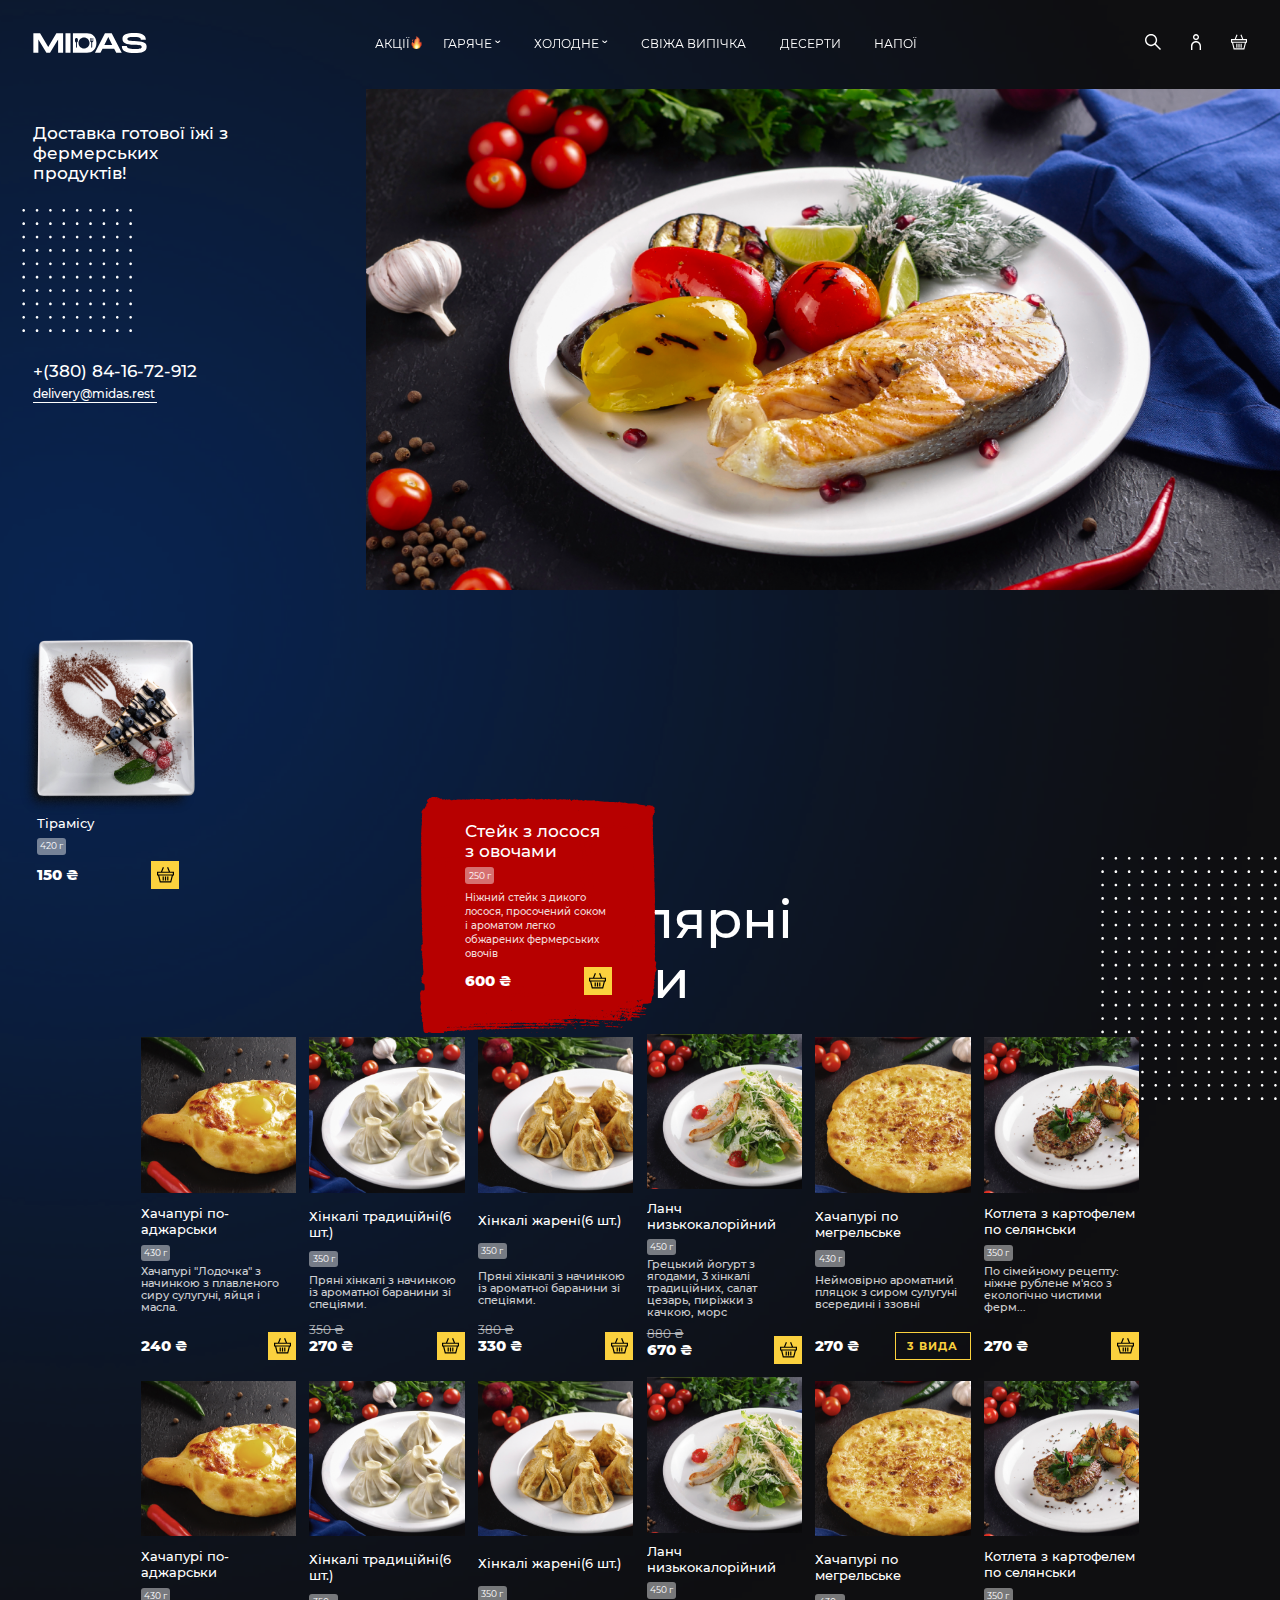
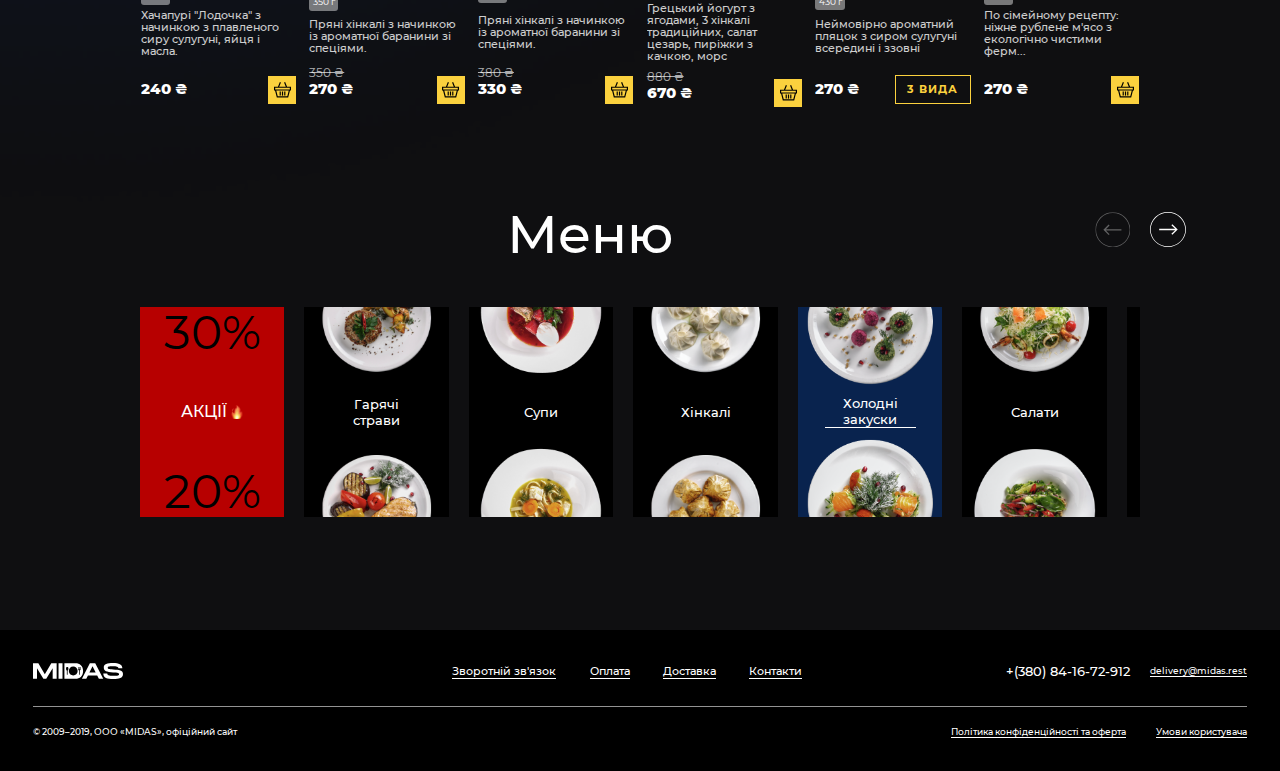
==== commit d5255bec: "can add every single dish" ====
--- a/index.html
+++ b/index.html
@@ -90,7 +90,7 @@
           </div>
           <div class="header__cart">
             <div id="cart-counter"></div>
-            <a href="#" class="header__utils-link">
+            <a href="./shopping-cart.html" class="header__utils-link">
               <svg
                 width="27"
                 height="25"
@@ -136,7 +136,13 @@
                 </p>
                 <div class="order__box">
                   <p class="order__price">600 ₴</p>
-                  <button class="order__add"></button>
+                  <button
+                    class="order__add"
+                    data-name="Стейк з лосося з овочами"
+                    data-price="600"
+                    data-img="./img/first-slide.png"
+                    data-weight="250"
+                  ></button>
                 </div>
               </div>
               <div class="dots-more__box">
@@ -154,7 +160,13 @@
             <p class="weight">420 г</p>
             <div class="order__box">
               <p class="order__price">150 ₴</p>
-              <button class="order__add"></button>
+              <button
+                class="order__add"
+                data-name="Тірамісу"
+                data-price="150"
+                data-img="./img/tiramisu.png"
+                data-weight="420"
+              ></button>
             </div>
           </div>
         </div>
@@ -175,7 +187,13 @@
               </p>
               <div class="order__box">
                 <p class="order__price">240 ₴</p>
-                <button class="order__add"></button>
+                <button
+                  class="order__add"
+                  data-name="Хачапурі по-аджарськи"
+                  data-price="240"
+                  data-img="./img/hachapuri.png"
+                  data-weight="430"
+                ></button>
               </div>
             </div>
             <div class="popular__content-dish">
@@ -191,7 +209,13 @@
               <div class="order__box">
                 <p class="old__price">350 ₴</p>
                 <p class="order__price">270 ₴</p>
-                <button class="order__add"></button>
+                <button
+                  class="order__add"
+                  data-name="Хінкалі традиційні(6 шт.)"
+                  data-price="270"
+                  data-img="./img/hincali.png"
+                  data-weight="350"
+                ></button>
               </div>
             </div>
             <div class="popular__content-dish">
@@ -207,7 +231,13 @@
               <div class="order__box">
                 <p class="old__price">380 ₴</p>
                 <p class="order__price">330 ₴</p>
-                <button class="order__add"></button>
+                <button
+                  class="order__add"
+                  data-name="Хінкалі жарені(6 шт.)"
+                  data-price="330"
+                  data-img="./img/hincali-frid.png"
+                  data-weight="350"
+                ></button>
               </div>
             </div>
             <div class="popular__content-dish">
@@ -224,7 +254,13 @@
               <div class="order__box">
                 <p class="old__price">880 ₴</p>
                 <p class="order__price">670 ₴</p>
-                <button class="order__add"></button>
+                <button
+                  class="order__add"
+                  data-name="Ланч низькокалорійний"
+                  data-price="450"
+                  data-img="./img/lanch.png"
+                  data-weight="670"
+                ></button>
               </div>
             </div>
             <div class="popular__content-dish">
@@ -254,7 +290,13 @@
               </p>
               <div class="order__box">
                 <p class="order__price">270 ₴</p>
-                <button class="order__add"></button>
+                <button
+                  class="order__add"
+                  data-name="Котлета з картофелем по селянськи"
+                  data-price="270"
+                  data-img="./img/kotleta-potato.png"
+                  data-weight="350"
+                ></button>
               </div>
             </div>
             <div class="popular__content-dish">
@@ -269,7 +311,13 @@
               </p>
               <div class="order__box">
                 <p class="order__price">240 ₴</p>
-                <button class="order__add"></button>
+                <button
+                  class="order__add"
+                  data-name="Хачапурі по-аджарськи"
+                  data-price="240"
+                  data-img="./img/hachapuri.png"
+                  data-weight="430"
+                ></button>
               </div>
             </div>
             <div class="popular__content-dish">
@@ -285,7 +333,13 @@
               <div class="order__box">
                 <p class="old__price">350 ₴</p>
                 <p class="order__price">270 ₴</p>
-                <button class="order__add"></button>
+                <button
+                  class="order__add"
+                  data-name="Хінкалі традиційні(6 шт.)"
+                  data-price="270"
+                  data-img="./img/hincali.png"
+                  data-weight="350"
+                ></button>
               </div>
             </div>
             <div class="popular__content-dish">
@@ -301,7 +355,13 @@
               <div class="order__box">
                 <p class="old__price">380 ₴</p>
                 <p class="order__price">330 ₴</p>
-                <a href="./dish-cart.html" class="more-types">3 вида</a>
+                <button
+                  class="order__add"
+                  data-name="Хінкалі жарені(6 шт.)"
+                  data-price="330"
+                  data-img="./img/hincali-frid.png"
+                  data-weight="350"
+                ></button>
               </div>
             </div>
             <div class="popular__content-dish">
@@ -318,7 +378,13 @@
               <div class="order__box">
                 <p class="old__price">880 ₴</p>
                 <p class="order__price">670 ₴</p>
-                <button class="order__add"></button>
+                <button
+                  class="order__add"
+                  data-name="Ланч низькокалорійний"
+                  data-price="450"
+                  data-img="./img/lanch.png"
+                  data-weight="670"
+                ></button>
               </div>
             </div>
             <div class="popular__content-dish">
@@ -333,7 +399,7 @@
               </p>
               <div class="order__box">
                 <p class="order__price">270 ₴</p>
-                <button class="order__add"></button>
+                <a href="./dish-cart.html" class="more-types">3 вида</a>
               </div>
             </div>
             <div class="popular__content-dish">
@@ -348,7 +414,13 @@
               </p>
               <div class="order__box">
                 <p class="order__price">270 ₴</p>
-                <button class="order__add"></button>
+                <button
+                  class="order__add"
+                  data-name="Котлета з картофелем по селянськи"
+                  data-price="270"
+                  data-img="./img/kotleta-potato.png"
+                  data-weight="350"
+                ></button>
               </div>
             </div>
           </div>
@@ -472,7 +544,21 @@
         </div>
       </div>
     </footer>
+    <div class="popup">Додано до кошику</div>
     <script src="js/swiper-js/swiper-bundle.min.js"></script>
     <script src="./js/main.js" type="module"></script>
+    <script>
+      document.addEventListener("DOMContentLoaded", () => {
+        const shoppingCartNumber = document.getElementById("cart-counter");
+        const updateCartNumber = () => {
+          const cart = JSON.parse(localStorage.getItem("cart")) || [];
+          const totalItems = cart.reduce((total, item) => total + item.quantity, 0);
+          shoppingCartNumber.textContent = totalItems;
+          shoppingCartNumber.style.display = totalItems > 0 ? "block" : "none";
+        };
+
+        updateCartNumber();
+      });
+    </script>
   </body>
 </html>
--- a/css/main.css
+++ b/css/main.css
@@ -1158,3 +1158,41 @@
   margin-bottom: 15rem;
 }
 /* #endregion */
+/* #region popup */
+.popup {
+  position: fixed;
+  bottom: -5rem;
+  left: 50%;
+  transform: translateX(-50%);
+  font-size: 2rem;
+  border: 1px solid #09234e;
+  background-color: #2d2d2d;
+  color: #fff;
+  backdrop-filter: blur(4px);
+  padding: 1rem;
+  border-radius: 5px;
+  opacity: 0;
+  transition: bottom 0.5s ease, opacity 0.5s ease;
+  z-index: 1000;
+}
+
+.popup.show {
+  bottom: 1rem;
+  opacity: 1;
+}
+.empty {
+  font-size: 4rem;
+  margin-top: 2rem;
+  color: #fbd13e;
+}
+.cart__empty {
+  margin-top: 2rem;
+  color: #ffffff;
+}
+.none {
+  display: none;
+}
+.block {
+  display: block;
+}
+/*  */
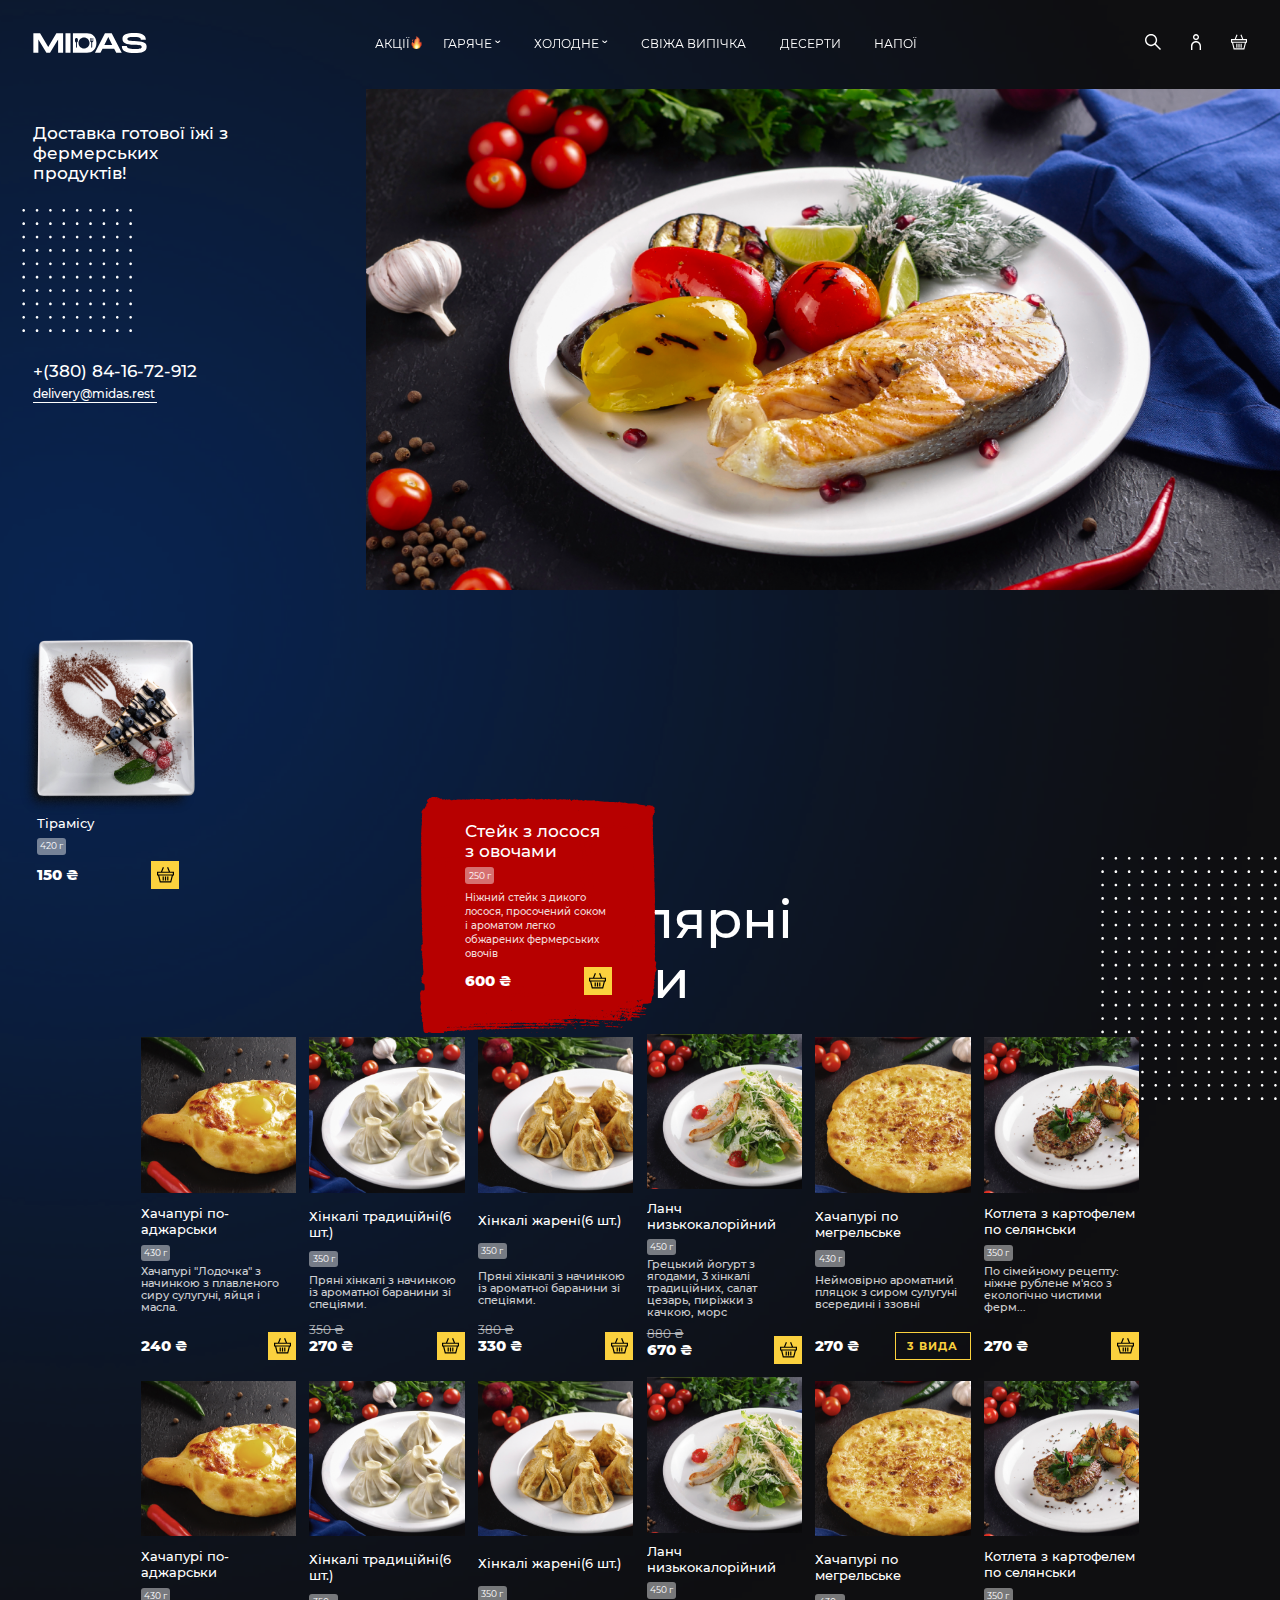
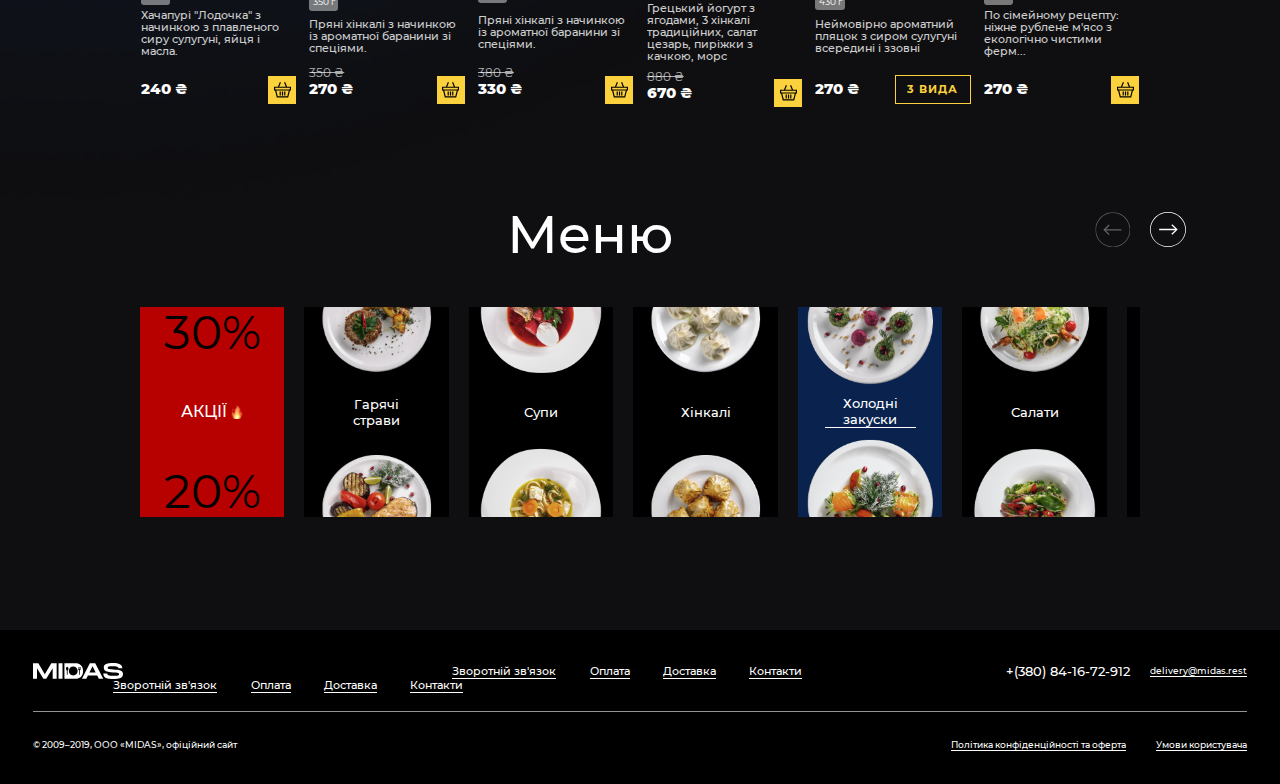
==== commit 18dc1aad: "the end" ====
--- a/index.html
+++ b/index.html
@@ -44,6 +44,9 @@
               <a href="./catalog-drink.html" class="header__link">напої</a>
             </li>
           </ul>
+          <button class="mobile-nav-btn">
+            <div class="nav-icon"></div>
+          </button>
         </nav>
         <div class="header__utils">
           <div class="header__search">
@@ -111,6 +114,55 @@
         </div>
       </div>
     </header>
+    <div class="mobile-nav">
+      <div class="mobile-nav__discount">
+        <p class="discount__number">30%</p>
+        <a href="#" class="header__link fire">АКЦІЇ</a>
+        <p class="discount__number">20%</p>
+      </div>
+      <div class="mobile-nav__hot">
+        <p class="nav__hot">Гаряче:</p>
+        <div class="nav__hot-box">
+          <div>
+            <img src="./img/mobile-hot-dish.png" alt="img" />
+            <a href="./catalog-warm.html" class="hot-box__name">Гарячі страви</a>
+          </div>
+          <div>
+            <img src="./img/mobile-sup-dish.png" alt="img" />
+            <a href="./catalog-warm.html" class="hot-box__name">Супи</a>
+          </div>
+          <div>
+            <img src="./img/mobile-hinc-dish.png" alt="img" />
+            <a href="./catalog-warm.html" class="hot-box__name">Хінкалі</a>
+          </div>
+          <div>
+            <img class="hot-bread" src="./img/mobile-bread-dish.png" alt="img" />
+            <a href="./catalog-baken.html" class="hot-box__name">Свіжа випічка</a>
+          </div>
+          <div>
+            <img src="./img/mobile-desert-dish.png" alt="img" />
+            <a href="./catalog-desert.html" class="hot-box__name">Десерти</a>
+          </div>
+          <div>
+            <img src="./img/mobile-drink-dish.png" alt="img" />
+            <a href="./catalog-drink.html" class="hot-box__name">Напої</a>
+          </div>
+        </div>
+      </div>
+      <div class="mobile-nav__cold">
+        <p class="nav__hot">Холодне:</p>
+        <div class="nav__cold-inner">
+          <div>
+            <img src="./img/mobile-cold-dish.png" alt="img" />
+            <a href="./catalog-cold.html">Холодні закуски</a>
+          </div>
+          <div>
+            <img src="./img/mobile-salat-dish.png" alt="img" />
+            <a href="./catalog-cold.html">Салати</a>
+          </div>
+        </div>
+      </div>
+    </div>
     <main class="main">
       <section class="info">
         <div class="container-right">
@@ -536,6 +588,14 @@
           </div>
         </div>
       </div>
+      <nav class="footer__menu-mobile">
+        <ul class="footer__list">
+          <li class="footer__item"><a href="#" class="footer__link">Зворотній зв'язок</a></li>
+          <li class="footer__item"><a href="#" class="footer__link">Оплата</a></li>
+          <li class="footer__item"><a href="#" class="footer__link">Доставка</a></li>
+          <li class="footer__item"><a href="#" class="footer__link">Контакти</a></li>
+        </ul>
+      </nav>
       <div class="footer__policy">
         <p class="footer__privacy">© 2009–2019, ООО «MIDAS», офіційний сайт</p>
         <div class="footer__policy-box">
@@ -545,6 +605,124 @@
       </div>
     </footer>
     <div class="popup">Додано до кошику</div>
+    <div class="policy-popup">
+      <h2 class="policy-popup__title">Політи конфіденційності</h2>
+      <button class="policy-popup__close-btn">&times;</button>
+      <p>
+        Lorem ipsum dolor sit amet consectetur adipisicing elit. Consequuntur facilis natus nemo
+        nisi numquam illo suscipit eum praesentium expedita, a necessitatibus unde odio tempora!
+        Quasi minus aperiam, asperiores, impedit nostrum qui architecto ad molestias laboriosam,
+        expedita fuga natus. Aspernatur ratione quos voluptate ipsa consequatur, ducimus id, vitae
+        suscipit dolorum maxime quibusdam mollitia. Odit ullam sit aut aliquid beatae minima? Soluta
+        incidunt, architecto pariatur esse excepturi ab reprehenderit doloribus delectus voluptas
+        illum ad qui iste necessitatibus doloremque vitae fuga, corrupti dolor. Commodi a
+        accusantium aliquam corporis tenetur, ea eum at. Maiores suscipit nulla unde qui, porro
+        possimus quidem molestiae facilis inventore?
+      </p>
+      <p>
+        Rem in minima, vitae molestiae, eaque, molestias nisi saepe libero animi enim a at
+        blanditiis incidunt voluptatum numquam magnam tempora esse modi porro deserunt cumque
+        deleniti repudiandae. Nobis ipsa saepe voluptate molestiae ratione tenetur, maxime soluta
+        dolorum totam cum. Necessitatibus consequatur expedita debitis beatae, animi facilis natus
+        tenetur ea explicabo perspiciatis rem cupiditate labore possimus omnis? Incidunt, voluptas
+        labore dolor fuga eius voluptatem. Ad nulla placeat omnis? Voluptatem, nobis! Labore esse
+        facilis consequuntur est quidem deserunt cum perferendis accusantium accusamus provident,
+        non adipisci illum eius sapiente officiis dolor, eveniet possimus sint, quos quia! Soluta
+        aspernatur possimus, vitae aliquid commodi in.
+      </p>
+      <p>
+        Incidunt facilis fugit doloremque totam placeat distinctio dolorem rem maxime optio,
+        molestias culpa quod consequatur perspiciatis! Hic sunt quam quis totam consequuntur aliquid
+        adipisci voluptates laborum accusantium? Molestiae asperiores itaque quos excepturi dolores
+        quas hic at, repellendus adipisci assumenda alias autem quae minima tempore quis numquam
+        quod amet atque minus voluptates nulla veniam placeat! Necessitatibus consequuntur molestias
+        similique dolorem tempore eius dignissimos nam ratione quia fugit, aliquid excepturi optio
+        vero natus minus aliquam quas eaque quidem sit! Possimus, nemo! Corporis temporibus cum
+        similique necessitatibus voluptate porro, nulla explicabo odio voluptates eveniet fugiat
+        autem minus qui ipsum dolorum, quia exercitationem quod!
+      </p>
+      <p>
+        Officiis quisquam impedit quaerat aliquid in ab iure dolor dolorum, autem nam maiores
+        explicabo cumque commodi cum doloribus ut molestiae atque beatae quasi alias libero ullam
+        optio. Debitis est voluptatum dolore fugiat molestias eaque doloremque, dicta praesentium
+        perspiciatis cumque laudantium assumenda sapiente, dolor iure commodi nisi aliquid placeat
+        totam facere quisquam nihil quasi. Unde pariatur nisi eligendi quam ab impedit sequi fugiat,
+        soluta neque nobis earum est odit voluptatibus accusamus esse quo aperiam totam, nostrum
+        dolorem qui expedita! Illo molestiae, reprehenderit voluptatibus quibusdam quidem obcaecati
+        officiis qui cum odio sequi architecto ducimus voluptate, porro iste nesciunt, maiores
+        reiciendis aperiam? Nisi?
+      </p>
+      <p>
+        Nisi, minima! Natus, maiores. Maiores officia laboriosam ut ullam magnam blanditiis nesciunt
+        repudiandae minima totam in rerum, consequuntur tenetur? Modi quam atque corporis quia
+        aliquam deleniti architecto praesentium neque, voluptas deserunt numquam incidunt ut
+        distinctio rerum impedit temporibus fuga magni illo itaque porro esse eum! Vitae reiciendis
+        illo accusantium, eius aspernatur, repellendus voluptates commodi et corporis aut fuga?
+        Dolores voluptatibus excepturi cupiditate non recusandae quo illo quis, unde delectus vel
+        quas voluptatum consequuntur doloremque deserunt tempore vero quae dicta eius obcaecati
+        harum quia ad beatae? Labore eius optio at voluptates? Ab ducimus aliquam dolor. Quis dolor
+        nobis voluptatibus at. Tempora?
+      </p>
+    </div>
+    <div class="policy-popup policy-popup-user">
+      <h2 class="policy-popup__title">Умови користучава</h2>
+      <button class="policy-popup__close-btn">&times;</button>
+      <p>
+        Lorem ipsum dolor sit amet consectetur adipisicing elit. Consequuntur facilis natus nemo
+        nisi numquam illo suscipit eum praesentium expedita, a necessitatibus unde odio tempora!
+        Quasi minus aperiam, asperiores, impedit nostrum qui architecto ad molestias laboriosam,
+        expedita fuga natus. Aspernatur ratione quos voluptate ipsa consequatur, ducimus id, vitae
+        suscipit dolorum maxime quibusdam mollitia. Odit ullam sit aut aliquid beatae minima? Soluta
+        incidunt, architecto pariatur esse excepturi ab reprehenderit doloribus delectus voluptas
+        illum ad qui iste necessitatibus doloremque vitae fuga, corrupti dolor. Commodi a
+        accusantium aliquam corporis tenetur, ea eum at. Maiores suscipit nulla unde qui, porro
+        possimus quidem molestiae facilis inventore?
+      </p>
+      <p>
+        Rem in minima, vitae molestiae, eaque, molestias nisi saepe libero animi enim a at
+        blanditiis incidunt voluptatum numquam magnam tempora esse modi porro deserunt cumque
+        deleniti repudiandae. Nobis ipsa saepe voluptate molestiae ratione tenetur, maxime soluta
+        dolorum totam cum. Necessitatibus consequatur expedita debitis beatae, animi facilis natus
+        tenetur ea explicabo perspiciatis rem cupiditate labore possimus omnis? Incidunt, voluptas
+        labore dolor fuga eius voluptatem. Ad nulla placeat omnis? Voluptatem, nobis! Labore esse
+        facilis consequuntur est quidem deserunt cum perferendis accusantium accusamus provident,
+        non adipisci illum eius sapiente officiis dolor, eveniet possimus sint, quos quia! Soluta
+        aspernatur possimus, vitae aliquid commodi in.
+      </p>
+      <p>
+        Incidunt facilis fugit doloremque totam placeat distinctio dolorem rem maxime optio,
+        molestias culpa quod consequatur perspiciatis! Hic sunt quam quis totam consequuntur aliquid
+        adipisci voluptates laborum accusantium? Molestiae asperiores itaque quos excepturi dolores
+        quas hic at, repellendus adipisci assumenda alias autem quae minima tempore quis numquam
+        quod amet atque minus voluptates nulla veniam placeat! Necessitatibus consequuntur molestias
+        similique dolorem tempore eius dignissimos nam ratione quia fugit, aliquid excepturi optio
+        vero natus minus aliquam quas eaque quidem sit! Possimus, nemo! Corporis temporibus cum
+        similique necessitatibus voluptate porro, nulla explicabo odio voluptates eveniet fugiat
+        autem minus qui ipsum dolorum, quia exercitationem quod!
+      </p>
+      <p>
+        Officiis quisquam impedit quaerat aliquid in ab iure dolor dolorum, autem nam maiores
+        explicabo cumque commodi cum doloribus ut molestiae atque beatae quasi alias libero ullam
+        optio. Debitis est voluptatum dolore fugiat molestias eaque doloremque, dicta praesentium
+        perspiciatis cumque laudantium assumenda sapiente, dolor iure commodi nisi aliquid placeat
+        totam facere quisquam nihil quasi. Unde pariatur nisi eligendi quam ab impedit sequi fugiat,
+        soluta neque nobis earum est odit voluptatibus accusamus esse quo aperiam totam, nostrum
+        dolorem qui expedita! Illo molestiae, reprehenderit voluptatibus quibusdam quidem obcaecati
+        officiis qui cum odio sequi architecto ducimus voluptate, porro iste nesciunt, maiores
+        reiciendis aperiam? Nisi?
+      </p>
+      <p>
+        Nisi, minima! Natus, maiores. Maiores officia laboriosam ut ullam magnam blanditiis nesciunt
+        repudiandae minima totam in rerum, consequuntur tenetur? Modi quam atque corporis quia
+        aliquam deleniti architecto praesentium neque, voluptas deserunt numquam incidunt ut
+        distinctio rerum impedit temporibus fuga magni illo itaque porro esse eum! Vitae reiciendis
+        illo accusantium, eius aspernatur, repellendus voluptates commodi et corporis aut fuga?
+        Dolores voluptatibus excepturi cupiditate non recusandae quo illo quis, unde delectus vel
+        quas voluptatum consequuntur doloremque deserunt tempore vero quae dicta eius obcaecati
+        harum quia ad beatae? Labore eius optio at voluptates? Ab ducimus aliquam dolor. Quis dolor
+        nobis voluptatibus at. Tempora?
+      </p>
+    </div>
     <script src="js/swiper-js/swiper-bundle.min.js"></script>
     <script src="./js/main.js" type="module"></script>
     <script>
--- a/css/main.css
+++ b/css/main.css
@@ -494,6 +494,7 @@
   font-size: 3rem;
   background-color: #55555538;
   backdrop-filter: blur(5px);
+  -webkit-backdrop-filter: blur(5px);
   color: #fff;
   transform: translateY(-100%);
   transition: all 0.3s ease 0s;
@@ -594,6 +595,7 @@
   right: 0;
   left: 0;
   backdrop-filter: blur(5px);
+  -webkit-backdrop-filter: blur(5px);
   font-size: 2rem;
   color: #ffffff;
   font-weight: 600;
@@ -650,8 +652,6 @@
   display: flex;
   align-items: center;
   justify-content: space-between;
-  padding-bottom: 4rem;
-  border-bottom: 1px solid #ffffff93;
 }
 .footer__inner {
   display: flex;
@@ -710,6 +710,8 @@
   display: flex;
   justify-content: space-between;
   align-items: center;
+  padding-top: 4rem;
+  border-top: 1px solid #ffffff93;
 }
 .footer__privacy {
   font-size: 1.4rem;
@@ -847,6 +849,7 @@
 .warm__content {
   display: flex;
   justify-content: center;
+  flex-wrap: wrap;
   gap: 2rem;
   margin-top: 3rem;
   margin-bottom: 20rem;
@@ -1156,6 +1159,10 @@
   font-size: 1.6rem;
   font-weight: 700;
   margin-bottom: 15rem;
+  transition: all 0.3s ease 0s;
+}
+.palce__order:hover {
+  background-color: #a7881a;
 }
 /* #endregion */
 /* #region popup */
@@ -1195,4 +1202,788 @@
 .block {
   display: block;
 }
-/*  */
+/* #endregion */
+/* #region policy & privacy */
+.policy-popup {
+  position: fixed;
+  display: flex;
+  flex-direction: column;
+  top: -100rem;
+  gap: 3rem;
+  height: 70rem;
+  overflow: scroll;
+  bottom: 1rem;
+  left: 50%;
+  transform: translateX(-50%);
+  font-size: 2rem;
+  background-color: #2d2d2d;
+  color: #fff;
+  padding: 1rem;
+  opacity: 0;
+  transition: bottom 0.5s ease, opacity 0.5s ease;
+  z-index: 1000;
+  padding: 3rem 2rem;
+}
+.policy-popup.show {
+  opacity: 1;
+  top: 10rem;
+}
+.policy-popup__close-btn {
+  position: fixed;
+  top: 1rem;
+  right: 1rem;
+  background: none;
+  border: none;
+  font-size: 5rem;
+  color: #fbd13e;
+  cursor: pointer;
+}
+.policy-popup__title {
+  text-align: center;
+  font-size: 2.4rem;
+}
+.policy-popup p {
+  font-size: 1.8rem;
+}
+.no-scroll {
+  overflow: hidden;
+}
+/* #endregion */
+/* //======================================================================================================================================================== */
+/* #region feetback */
+.feetback {
+  margin-top: 13.4rem;
+  margin-bottom: 15rem;
+  position: relative;
+}
+.feetback__form {
+  margin-left: 5rem;
+  display: flex;
+  flex-direction: column;
+  gap: 2.5rem;
+  margin-top: 9rem;
+}
+.textarea__box {
+  display: flex;
+  flex-direction: column;
+  gap: 1.5rem;
+  max-width: 61.5rem;
+}
+.gmail__box p,
+.textarea__box p {
+  font-size: 1.6rem;
+  font-weight: 600;
+  text-transform: uppercase;
+  color: #9ea2aa;
+}
+.textarea__box textarea {
+  background-color: #fff;
+  max-width: 62rem;
+  min-width: 62rem;
+  max-height: 13rem;
+  min-height: 13rem;
+  color: #000;
+  font-size: 1.4rem;
+  padding: 2rem;
+  outline: none;
+}
+.gmail__box {
+  display: flex;
+  flex-direction: column;
+  gap: 1.5rem;
+}
+.gmail__box input {
+  width: 36rem;
+  height: 4.2rem;
+  background-color: #fff;
+  font-size: 1.6rem;
+  padding: 1rem 2rem;
+  color: #000;
+}
+.feetback__btn {
+  font-size: 1.6rem;
+  font-weight: 700;
+  line-height: 2.2rem;
+  padding: 1rem 2.8rem;
+  color: #fbd13e;
+  border: 1px solid #fbd13e;
+  transition: all 0.3s ease 0s;
+  max-width: 20rem;
+}
+.feetback__btn:hover {
+  border: 1px solid #b70000;
+}
+.feetback__img-right {
+  position: absolute;
+  right: 0;
+  width: 40rem;
+  z-index: -1;
+}
+.feetback__img-bottom {
+  position: absolute;
+  bottom: 0;
+  right: 50rem;
+  width: 60rem;
+}
+/* #endregion */
+/* #region order */
+.place-order {
+  margin-top: 13.4rem;
+  margin-bottom: 12.1rem;
+}
+.place-order__content {
+  display: flex;
+  gap: 2rem;
+  padding: 0rem 5rem;
+}
+.order__form {
+  max-width: 86.7rem;
+  width: 100%;
+  display: flex;
+  flex-direction: column;
+}
+.form-punkt {
+  font-size: 3.6rem;
+  padding-bottom: 1.2rem;
+  border-bottom: 1px solid #3d3d3d;
+  margin-bottom: 4rem;
+}
+.form__data-box {
+  display: flex;
+  flex-direction: column;
+  gap: 2rem;
+  font-size: 1.6rem;
+  align-self: center;
+  margin-bottom: 9rem;
+}
+.data-box__name {
+  display: flex;
+  gap: 2rem;
+  align-items: center;
+  justify-content: space-between;
+}
+.data-box__name input {
+  background-color: #fff;
+  font-size: 1.8rem;
+  color: #000;
+  padding: 1rem;
+  font-weight: 600;
+}
+.required {
+  color: #fbd13e;
+}
+.delivery-box__inner {
+  display: flex;
+  gap: 3rem;
+  align-items: center;
+  margin-bottom: 5rem;
+}
+.delivery-box__alley,
+.delivery-box__home {
+  text-align: start;
+  padding: 2.3rem 1.6rem;
+  border: 2px dashed #9ea2aa;
+  cursor: pointer;
+}
+.box-home__inner {
+  display: flex;
+  justify-content: space-between;
+  font-size: 2.2rem;
+}
+.home__inner-price {
+  font-size: 2.6rem;
+  font-weight: 600;
+}
+.box__home-text {
+  font-size: 1.4rem;
+  margin-top: 1rem;
+  color: #9ea2aa;
+}
+.alley {
+  color: #fbd13e;
+  border-bottom: 1px solid #fbd13e;
+}
+.delivery-box__alley.active,
+.delivery-box__home.active {
+  border: 2px dashed #fbd13e;
+}
+
+.box__form-inner {
+  display: flex;
+  flex-direction: column;
+  align-items: center;
+  text-align: center;
+  gap: 2rem;
+}
+.form__inner-alley {
+  display: flex;
+  align-items: center;
+  gap: 3rem;
+  font-size: 1.6rem;
+}
+.form__inner-alley input {
+  background-color: #fff;
+  font-size: 1.8rem;
+  color: #000;
+  padding: 1rem;
+  width: 33rem;
+}
+.form__inner-house {
+  display: flex;
+  justify-content: space-between;
+  font-size: 1.6rem;
+  gap: 3.6rem;
+}
+.delivery-box__form {
+  max-width: 51rem;
+  width: 100%;
+  margin: 0 auto;
+}
+.box__form-alley {
+  font-size: 1.6rem;
+  padding-left: 15rem;
+  margin-bottom: 2rem;
+}
+.form__inner-house div {
+  display: flex;
+  gap: 2rem;
+  align-items: center;
+}
+.form__inner-house div input {
+  background-color: #fff;
+  max-width: 10rem;
+  font-size: 1.8rem;
+  padding: 1rem;
+  color: #000;
+}
+.form__delivery-box {
+  margin-bottom: 6rem;
+}
+.form__payment-box {
+  display: flex;
+  flex-direction: column;
+  gap: 2rem;
+}
+.payment-box__kuryer {
+  padding: 2.5rem 2rem;
+  border: 1px dashed #9ea2aa;
+  display: flex;
+  align-items: center;
+  gap: 2rem;
+  font-size: 2.2rem;
+  cursor: pointer;
+}
+.sircle-ratio {
+  width: 2.5rem;
+  height: 2.5rem;
+  border-radius: 50%;
+  border: 1px solid #9ea2aa;
+  flex-shrink: 0;
+}
+.box__card-inner {
+  display: flex;
+  flex-direction: column;
+  gap: 2rem;
+}
+.card-inner__img {
+  display: flex;
+  gap: 3rem;
+  align-items: center;
+}
+.card-inner__img img {
+  height: 2.8rem;
+}
+.sircle-ratio.active {
+  background-color: #fbd13e;
+}
+.order-item__details {
+  display: flex;
+  justify-content: space-between;
+  width: 100%;
+}
+.order-item__result {
+  display: flex;
+  gap: 3rem;
+}
+.order-item__img {
+  width: 10rem;
+  height: 10rem;
+}
+.final__order-inner {
+  background-color: #000;
+  padding: 2rem 5rem 5rem 2rem;
+  height: max-content;
+  width: 100%;
+  font-size: 2rem;
+}
+.final__order {
+  display: flex;
+  flex-direction: column;
+  gap: 2rem;
+}
+.order-item__inner {
+  display: flex;
+  gap: 3rem;
+  align-items: center;
+}
+.order-item__total {
+  font-size: 2.4rem;
+  font-weight: 600;
+}
+.final__sum {
+  margin-top: 2rem;
+  text-align: right;
+  padding-top: 2rem;
+  border-top: 1px solid #9ea2aa;
+  width: 100%;
+}
+.order__final {
+  font-size: 1.6rem;
+  text-transform: uppercase;
+  color: #000;
+  padding: 1rem 2.4rem;
+  max-width: 24rem;
+  font-weight: 700;
+  background-color: #fbd13e;
+  transition: all 0.3s ease 0s;
+  margin-top: 5rem;
+}
+.payment-box__kuryer.active {
+  border: 2px dashed #fbd13e;
+}
+.order__final:hover {
+  background-color: #a7881a;
+}
+/* #endregion */
+/* #region mobile-nav-icon */
+.mobile-nav-btn {
+  --time: 0.1s;
+
+  --width: 40px;
+  --height: 10px;
+
+  --line-height: 2px;
+  --spacing: 6px;
+
+  --color: #fff;
+  --radius: 4px;
+
+  /* Fixed height and width */
+  /* height: var(--height); */
+  /* width: var(--width); */
+
+  /* Dynamic height and width */
+  height: calc(var(--line-height) * 3 + var(--spacing) * 2);
+  width: var(--width);
+
+  display: flex;
+  justify-content: center;
+  align-items: center;
+  display: none;
+}
+
+.nav-icon {
+  position: relative;
+  width: var(--width);
+  height: var(--line-height);
+  background-color: var(--color);
+  border-radius: var(--radius);
+}
+
+.nav-icon::before,
+.nav-icon::after {
+  content: "";
+  display: block;
+
+  position: absolute;
+  left: 0;
+
+  width: var(--width);
+  height: var(--line-height);
+
+  border-radius: var(--radius);
+  background-color: var(--color);
+  transition: transform var(--time) ease-in, top var(--time) linear var(--time);
+}
+
+.nav-icon::before {
+  /* top: calc(var(--line-height) * -2); */
+  top: calc(-1 * (var(--line-height) + var(--spacing)));
+}
+
+.nav-icon::after {
+  /* top: calc(var(--line-height) * 2); */
+  top: calc(var(--line-height) + var(--spacing));
+}
+
+.nav-icon.nav-icon--active {
+  background-color: transparent;
+}
+
+.nav-icon.nav-icon--active::before,
+.nav-icon.nav-icon--active::after {
+  top: 0;
+  transition: top var(--time) linear, transform var(--time) ease-in var(--time);
+}
+
+.nav-icon.nav-icon--active::before {
+  transform: rotate(45deg);
+  background-color: #fbd13e;
+}
+
+.nav-icon.nav-icon--active::after {
+  transform: rotate(-45deg);
+  background-color: #fbd13e;
+}
+/* #endregion */
+/* #region mobile-nav */
+.mobile-nav__discount {
+  background-color: #b70000;
+  padding: 1rem 4rem;
+  display: flex;
+  justify-content: space-between;
+  align-items: center;
+}
+.discount__number {
+  color: #000;
+  font-size: 8rem;
+}
+
+.mobile-nav {
+  padding: 4rem 3rem;
+  position: absolute;
+  width: 100%;
+  z-index: 1000;
+  backdrop-filter: blur(10px);
+  background-color: #000000cc;
+  -webkit-backdrop-filter: blur(10px);
+  height: 100%;
+  margin-top: -1rem;
+}
+.mobile-nav {
+  display: none;
+}
+/* #endregion */
+.final__order.mobile {
+  display: none;
+}
+/* #region adaptive tablet 768px */
+@media (max-width: 968px) {
+  .header {
+    padding: 10rem 4rem;
+  }
+  .mobile-nav {
+    display: block;
+    left: -100%;
+    transition: all 0.3s ease 0s;
+    position: fixed;
+  }
+  .mobile-nav--open {
+    left: 0;
+  }
+  .mobile-nav-btn {
+    display: block;
+  }
+  .header.scroll {
+    background-color: #000000;
+    padding: 5rem;
+    transition: all 0.3s ease 0s;
+    z-index: 100;
+  }
+  .header__list {
+    display: none;
+  }
+  .info__content {
+    flex-direction: column;
+    padding-top: 10rem;
+  }
+  .info__content-photo img {
+    width: 100%;
+    height: auto;
+  }
+  .dots-more__box {
+    display: none;
+  }
+  .info__content-text img {
+    display: none;
+  }
+  .container-right {
+    padding-left: 2rem;
+  }
+  .info__content-text {
+    flex-direction: row;
+    align-items: center;
+    justify-content: space-between;
+    gap: 0;
+  }
+  .content-text__text {
+    margin-top: 0;
+  }
+  .info__content-order {
+    left: 0;
+    bottom: -34rem;
+    position: relative;
+  }
+  .info__content-photo {
+    display: flex;
+    flex-direction: column;
+    gap: 50rem;
+  }
+  .info_tiramisu-box {
+    display: none;
+  }
+  .popular {
+    margin-top: 40rem;
+  }
+  .menu__content-box {
+    padding-left: 2rem;
+  }
+  .footer__logo {
+    flex-shrink: 0;
+  }
+  .footer {
+    padding: 5rem 2rem;
+  }
+  .footer__list,
+  .footer__row-box {
+    padding-left: 0;
+  }
+  .footer__menu {
+    display: none;
+  }
+  .footer__menu-mobile {
+    margin-top: 4rem;
+  }
+  .footer__policy {
+    flex-direction: column;
+    align-items: start;
+    gap: 3rem;
+  }
+  .menu__content-box {
+    justify-content: start;
+    gap: 28rem;
+  }
+  .nav__hot-box {
+    display: grid;
+    grid-template-columns: repeat(2, 1fr);
+    grid-template-rows: repeat(3, auto);
+    gap: 2rem;
+  }
+  .nav__cold-inner div,
+  .nav__hot-box > div {
+    display: flex;
+    align-items: center;
+    gap: 2rem;
+  }
+  .nav__cold-inner div a,
+  .nav__hot-box > div a {
+    font-size: 2rem;
+    color: #fff;
+    font-weight: 600;
+  }
+  .nav__hot-box > div img {
+    width: 9rem;
+    height: 9rem;
+  }
+  .nav__hot {
+    margin-top: 4rem;
+    margin-bottom: 2.1rem;
+    padding-left: 14rem;
+    font-size: 2.3rem;
+    color: #9ea2aa;
+  }
+  .nav__cold-inner {
+    display: flex;
+    flex-direction: column;
+    gap: 2rem;
+  }
+  .nav__cold-inner div img {
+    width: 9rem;
+    height: 9rem;
+  }
+  .warm__inner {
+    margin-top: 20rem;
+    padding: 0 3rem;
+  }
+  .mobile-nav.baken {
+    margin-top: 10rem;
+  }
+  .policy-popup {
+    width: 80%;
+  }
+  .policy-popup.show {
+    top: 20rem;
+  }
+  .dish-card__content {
+    flex-direction: column;
+  }
+  .order-box-counter {
+    padding-left: 5rem;
+  }
+  .order-box__action {
+    padding-left: 8rem;
+  }
+  .dish-card__dots {
+    display: none;
+  }
+  .dish-card__content,
+  .dish-card {
+    padding: 0;
+  }
+  .dish-card__title {
+    margin-top: 10rem;
+    font-size: 7rem;
+  }
+  .dish-card__inner {
+    padding: 0 3rem;
+  }
+  .also__content {
+    flex-wrap: wrap;
+    row-gap: 4rem;
+  }
+  .cart__product-box,
+  .card__product-inner {
+    display: flex;
+  }
+  .promo {
+    padding-left: 0;
+  }
+  .for-pad {
+    padding: 0 2rem;
+  }
+  .dish-card__product-img {
+    display: none;
+  }
+  .card__product-inner {
+    display: grid;
+    grid-template-columns: 1fr 1fr 1fr;
+    grid-template-rows: auto auto;
+    gap: 10px;
+    position: relative;
+    width: 100%;
+    padding: 3rem;
+  }
+
+  .product-inner__name-box {
+    grid-column: 1 / -1;
+    order: -1;
+  }
+
+  .order__price:first-of-type {
+    grid-column: 1 / span 1;
+    align-self: center;
+  }
+
+  .order-box-counter.cart {
+    grid-column: 2 / span 1;
+    display: flex;
+    justify-content: center;
+    align-items: center;
+  }
+
+  .order__price:last-of-type {
+    grid-column: 3 / span 1;
+    align-self: center;
+  }
+
+  .delete__product {
+    position: absolute;
+    top: 0px;
+    right: 0px;
+    width: 5rem;
+    height: 5rem;
+  }
+  .cart__product-box {
+    padding-left: 1rem;
+    display: flex;
+    justify-content: space-between;
+  }
+  .promo__content {
+    display: flex;
+    flex-direction: column;
+    align-items: flex-end;
+    padding-right: 3rem;
+  }
+  .final__order-inner {
+    position: absolute;
+    max-width: 55rem;
+    right: -87%;
+    transition: all 0.3s ease 0s;
+  }
+  .place-order {
+    overflow-x: hidden;
+    position: relative;
+  }
+  .order-item__name {
+    max-width: 15rem;
+  }
+  .order-item__details {
+    justify-content: space-between;
+    align-items: center;
+  }
+  .order-item__inner {
+    gap: 1rem;
+  }
+  .final__order.mobile {
+    display: flex;
+    flex-direction: column;
+    gap: 2rem;
+    position: absolute;
+    left: -14rem;
+    max-width: 14rem;
+    background-color: #000;
+    padding: 1rem;
+  }
+  .final__order.mobile.active .final__order-inner {
+    right: 0;
+  }
+  .final__order-arrow {
+    width: 2rem;
+    height: 2rem;
+    transition: all 0.3s ease 0s;
+  }
+  .final__order-open {
+    display: flex;
+    flex-direction: column;
+    justify-content: center;
+    align-items: center;
+    gap: 2rem;
+  }
+  .final__order-open p {
+    color: #9ea2aa;
+    font-size: 1.6rem;
+    text-align: center;
+  }
+  .final__order-text {
+    text-align: center;
+  }
+  .final__order-descr {
+    display: flex;
+    flex-direction: column;
+    gap: 2rem;
+    justify-content: center;
+    align-items: center;
+  }
+  .shopping-cart-mobile {
+    width: 5rem !important;
+    height: 5rem !important;
+    padding-top: 2rem;
+  }
+  .final__order-arrow.active {
+    transform: rotate(180deg);
+  }
+  .final__order-inner.active {
+    right: -5rem;
+  }
+  .final__order.mobile.active {
+    left: -12rem;
+  }
+  .delivery-box__inner {
+    flex-direction: column;
+  }
+  .box__home-text {
+    font-size: 2rem;
+  }
+}
+
+/* #endregion */
